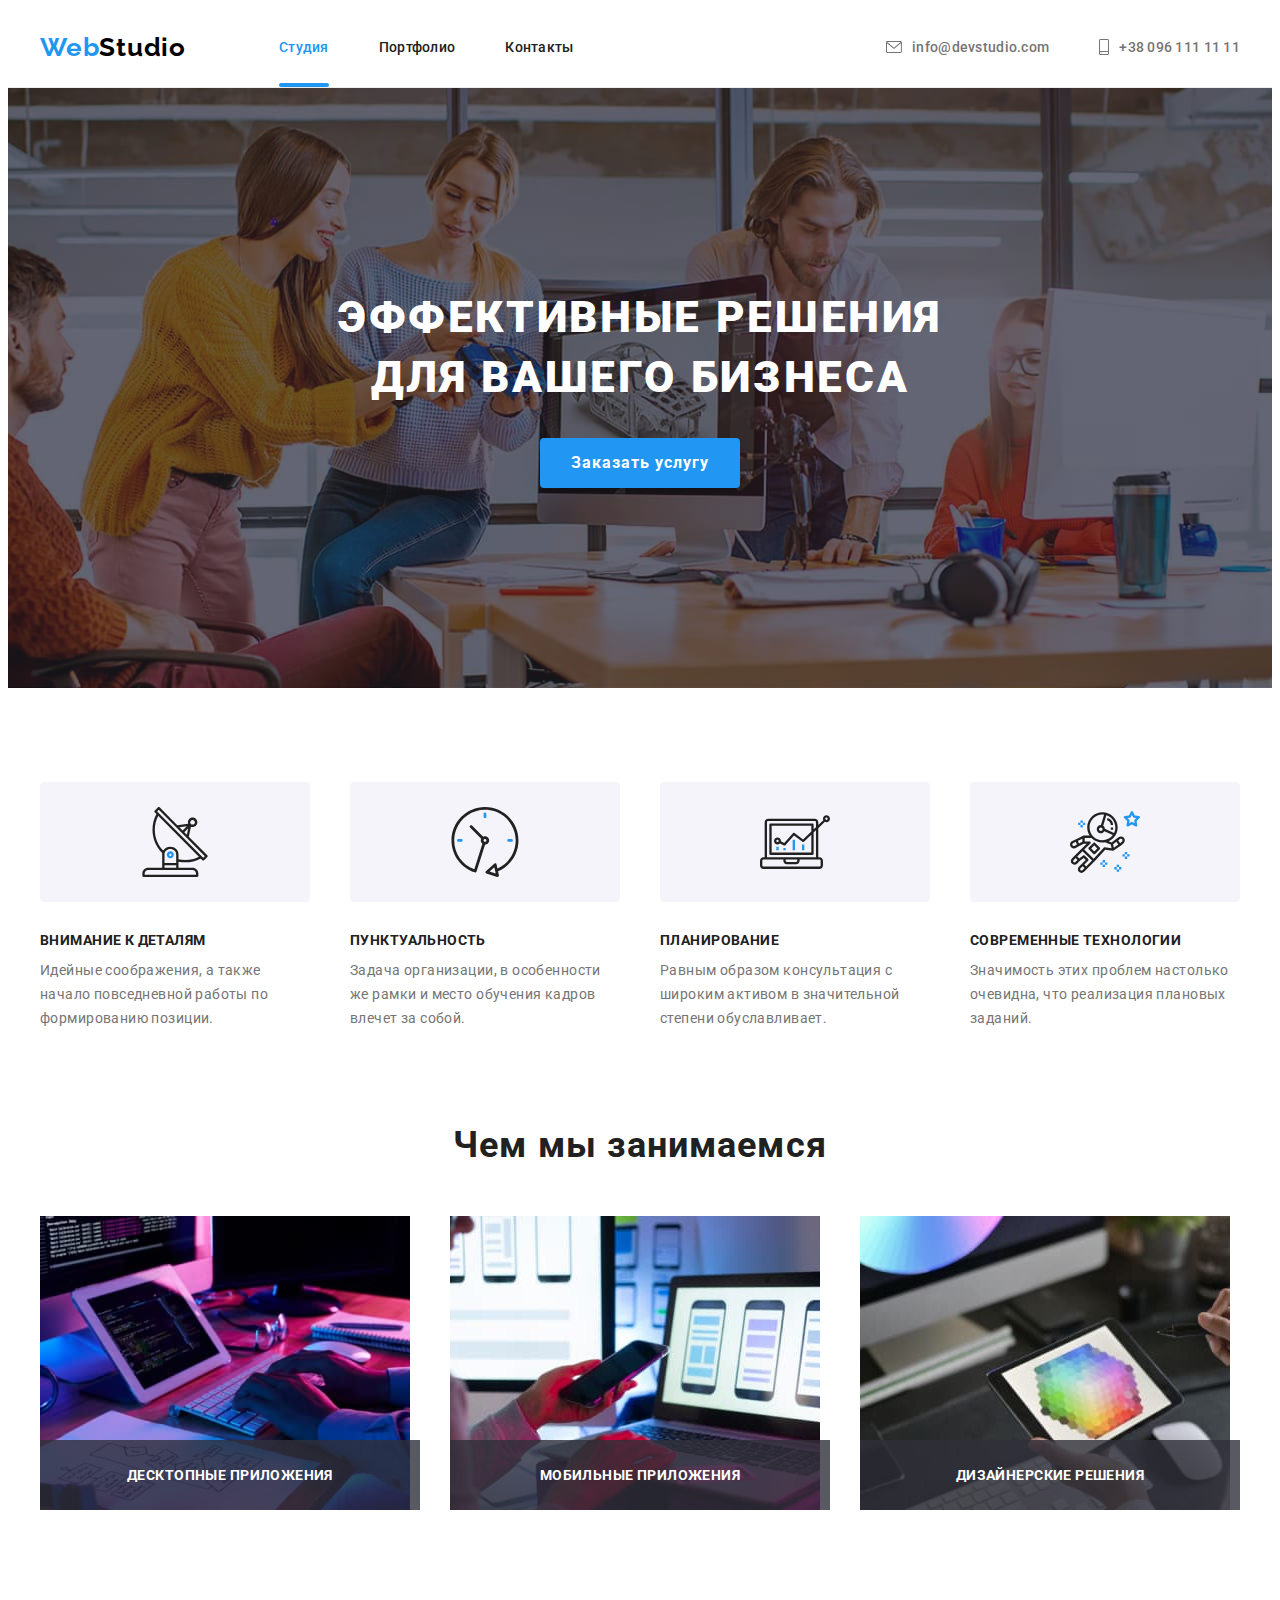
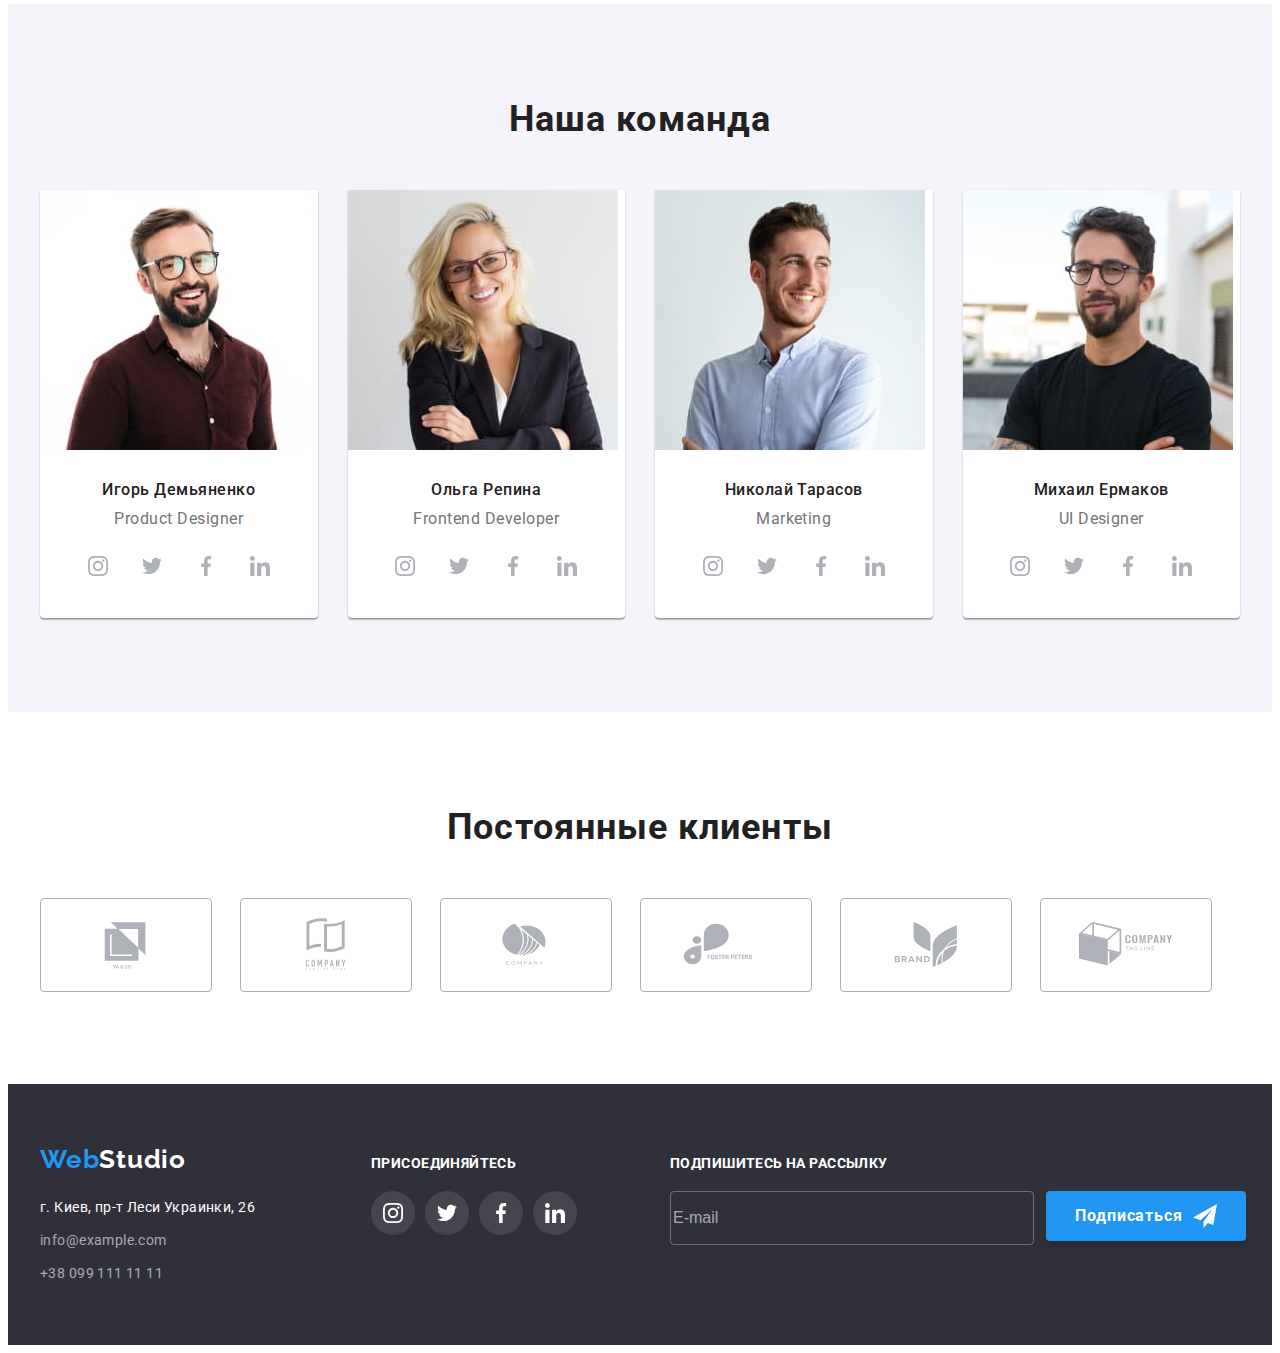
==== index.html @ 9e63f36a "main.scss" ====
<!DOCTYPE html>
<html lang="ru">
  <head>
    <meta charset="UTF-8" />
    <meta http-equiv="X-UA-Compatible" content="IE=edge" />
    <meta name="viewport" content="width=device-width, initial-scale=1.0" />
    <title>WebStudio</title>
    <link rel="preconnect" href="https://fonts.googleapis.com" />
    <link rel="preconnect" href="https://fonts.gstatic.com" crossorigin />
    <link
      href="https://fonts.googleapis.com/css2?family=Raleway:wght@700&family=Roboto:wght@400;500;700;900&display=swap"
      rel="stylesheet"
    />
    <link
      rel="stylesheet"
      href="https://cdnjs.cloudflare.com/ajax/libs/modern-normalize/1.1.0/modern-normalize.min.css"
      integrity="sha512-wpPYUAdjBVSE4KJnH1VR1HeZfpl1ub8YT/NKx4PuQ5NmX2tKuGu6U/JRp5y+Y8XG2tV+wKQpNHVUX03MfMFn9Q=="
      crossorigin="anonymous"
      referrerpolicy="no-referrer"
    />
    <!-- <link rel="stylesheet" href="./css/styles.css" /> -->
    <link rel="stylesheet" href="./css/main.css" />
  </head>
  <body>
    <header class="header">
      <div class="container header-container">
        <a href="./index.html" class="logo" lang="en"
          >Web<span class="logo-sp-dark">Studio</span></a
        >
        <nav>
          <ul class="header-list list prim-text-size">
            <li class="header-item">
              <a href="./index.html" class="header-link current">Студия</a>
            </li>
            <li class="header-item">
              <a href="./portfolio.html" class="header-link">Портфолио</a>
            </li>
            <li class="header-item">
              <a href="" class="header-link">Контакты</a>
            </li>
          </ul>
        </nav>
        <ul class="header-connect list prim-text-size">
          <li class="header-connect-item">
            <a href="mailto:info@devstudio.com" class="header-connect-link">
              <svg class="icon-envelope" width="16" height="12">
                <use href="./images/symbol-defs.svg#envelope"></use>
              </svg>
              info@devstudio.com
            </a>
          </li>
          <li class="header-connect-item">
            <a href="tel:+380961111111" class="header-connect-link">
              <svg class="icon-smartphone" width="10" height="16">
                <use href="./images/symbol-defs.svg#smartphone"></use>
              </svg>
              +38 096 111 11 11
            </a>
          </li>
        </ul>
      </div>
    </header>
    <main>
      <section class="hero">
        <div class="container">
          <h1 class="hero-title">Эффективные решения для вашего бизнеса</h1>
          <button type="button" class="btn-btn hero-btn" data-modal-open>
            Заказать услугу
          </button>
        </div>
      </section>
      <section class="section">
        <div class="container">
          <h2 class="advantage-title page-title-style visually-hidden">
            Наши преимущества
          </h2>
          <ul class="advantage-list list">
            <li class="advantage-item">
              <div class="advantage-icon">
                <svg class="icon-advant" width="70" height="70">
                  <use xlink:href="./images/symbol-defs.svg#antenna"></use>
                </svg>
              </div>
              <h3 class="advantage-item-title prim-text-size">
                Внимание к деталям
              </h3>
              <p class="advantage-item-text">
                Идейные соображения, а также начало повседневной работы по
                формированию позиции.
              </p>
            </li>
            <li class="advantage-item icon-clock">
              <div class="advantage-icon">
                <svg class="icon-advant" width="70" height="70">
                  <use xlink:href="./images/symbol-defs.svg#clock"></use>
                </svg>
              </div>
              <h3 class="advantage-item-title prim-text-size">
                Пунктуальность
              </h3>
              <p class="advantage-item-text">
                Задача организации, в особенности же рамки и место обучения
                кадров влечет за собой.
              </p>
            </li>
            <li class="advantage-item icon-diagram">
              <div class="advantage-icon">
                <svg class="icon-advant" width="70" height="70">
                  <use xlink:href="./images/symbol-defs.svg#diagram"></use>
                </svg>
              </div>
              <h3 class="advantage-item-title prim-text-size">Планирование</h3>
              <p class="advantage-item-text">
                Равным образом консультация с широким активом в значительной
                степени обуславливает.
              </p>
            </li>
            <li class="advantage-item icon-astronaut">
              <div class="advantage-icon">
                <svg class="icon-advant" width="70" height="70">
                  <use xlink:href="./images/symbol-defs.svg#astronaut"></use>
                </svg>
              </div>
              <h3 class="advantage-item-title prim-text-size">
                Современные технологии
              </h3>
              <p class="advantage-item-text">
                Значимость этих проблем настолько очевидна, что реализация
                плановых заданий.
              </p>
            </li>
          </ul>
        </div>
      </section>
      <section class="development section">
        <div class="container">
          <h2 class="development-title page-title-style">Чем мы занимаемся</h2>
          <ul class="development-list list">
            <li class="development-item">
              <div class="dev-item-container">
                <img
                  src="./images/box_1.jpg"
                  alt="Разработки для планшета"
                  width="370"
                  height="294"
                />
                <div class="dev-text-container">
                  <p class="dev-item-text">Десктопные приложения</p>
                </div>
              </div>
            </li>
            <li class="development-item">
              <div class="dev-item-container">
                <img
                  src="./images/box_2.jpg"
                  alt="Разработки для мобильного телефона"
                  width="370"
                  height="294"
                />
                <div class="dev-text-container">
                  <p class="dev-item-text">Мобильные приложения</p>
                </div>
              </div>
            </li>
            <li class="development-item">
              <div class="dev-item-container">
                <img
                  src="./images/box_3.jpg"
                  alt="Настройка гаджетов"
                  width="370"
                  height="294"
                />
                <div class="dev-text-container">
                  <p class="dev-item-text">Дизайнерские решения</p>
                </div>
              </div>
            </li>
          </ul>
        </div>
      </section>
      <section class="team section">
        <div class="container">
          <h2 class="team-title page-title-style">Наша команда</h2>
          <ul class="team-list list">
            <li class="team-item">
              <img
                src="./images/img_demianenko.jpg"
                alt="Фото Игоря Демьяненко"
                width="270"
                height="260"
              />
              <div class="team-card">
                <h3 class="team-item-title team-item-size">Игорь Демьяненко</h3>
                <p class="team-item-text team-item-size" lang="en">
                  Product Designer
                </p>
                <ul class="cont-item list">
                  <li class="cont-icon">
                    <a href="" class="cont-link">
                      <svg class="team-cont-icon" width="20" height="20">
                        <use href="./images/symbol-defs.svg#instagram"></use>
                      </svg>
                    </a>
                  </li>
                  <li class="cont-icon">
                    <a href="" class="cont-link">
                      <svg class="team-cont-icon" width="20" height="20">
                        <use href="./images/symbol-defs.svg#twitter"></use>
                      </svg>
                    </a>
                  </li>
                  <li class="cont-icon">
                    <a href="" class="cont-link">
                      <svg class="team-cont-icon" width="20" height="20">
                        <use href="./images/symbol-defs.svg#facebook"></use>
                      </svg>
                    </a>
                  </li>
                  <li class="cont-icon">
                    <a href="" class="cont-link">
                      <svg class="team-cont-icon" width="20" height="20">
                        <use href="./images/symbol-defs.svg#linkedin"></use>
                      </svg>
                    </a>
                  </li>
                </ul>
              </div>
            </li>
            <li class="team-item">
              <img
                src="./images/img_repina.jpg"
                alt="Фото Ольги Репиной"
                width="270"
                height="260"
              />
              <div class="team-card">
                <h3 class="team-item-title team-item-size">Ольга Репина</h3>
                <p class="team-item-text team-item-size" lang="en">
                  Frontend Developer
                </p>
                <ul class="cont-item list">
                  <li class="cont-icon">
                    <a href="" class="cont-link">
                      <svg class="team-cont-icon" width="20" height="20">
                        <use href="./images/symbol-defs.svg#instagram"></use>
                      </svg>
                    </a>
                  </li>
                  <li class="cont-icon">
                    <a href="" class="cont-link">
                      <svg class="team-cont-icon" width="20" height="20">
                        <use href="./images/symbol-defs.svg#twitter"></use>
                      </svg>
                    </a>
                  </li>
                  <li class="cont-icon">
                    <a href="" class="cont-link">
                      <svg class="team-cont-icon" width="20" height="20">
                        <use href="./images/symbol-defs.svg#facebook"></use>
                      </svg>
                    </a>
                  </li>
                  <li class="cont-icon">
                    <a href="" class="cont-link">
                      <svg class="team-cont-icon" width="20" height="20">
                        <use href="./images/symbol-defs.svg#linkedin"></use>
                      </svg>
                    </a>
                  </li>
                </ul>
              </div>
            </li>
            <li class="team-item">
              <img
                src="./images/img_tarasov.jpg"
                alt="Фото Николая Тарасова"
                width="270"
                height="260"
              />
              <div class="team-card">
                <h3 class="team-item-title team-item-size">Николай Тарасов</h3>
                <p class="team-item-text team-item-size" lang="en">Marketing</p>
                <ul class="cont-item list">
                  <li class="cont-icon">
                    <a href="" class="cont-link">
                      <svg class="team-cont-icon" width="20" height="20">
                        <use href="./images/symbol-defs.svg#instagram"></use>
                      </svg>
                    </a>
                  </li>
                  <li class="cont-icon">
                    <a href="" class="cont-link">
                      <svg class="team-cont-icon" width="20" height="20">
                        <use href="./images/symbol-defs.svg#twitter"></use>
                      </svg>
                    </a>
                  </li>
                  <li class="cont-icon">
                    <a href="" class="cont-link">
                      <svg class="team-cont-icon" width="20" height="20">
                        <use href="./images/symbol-defs.svg#facebook"></use>
                      </svg>
                    </a>
                  </li>
                  <li class="cont-icon">
                    <a href="" class="cont-link">
                      <svg class="team-cont-icon" width="20" height="20">
                        <use href="./images/symbol-defs.svg#linkedin"></use>
                      </svg>
                    </a>
                  </li>
                </ul>
              </div>
            </li>
            <li class="team-item">
              <img
                src="./images/img_ermakov.jpg"
                alt="Фото Михаила Ермакова"
                width="270"
                height="260"
              />
              <div class="team-card">
                <h3 class="team-item-title team-item-size">Михаил Ермаков</h3>
                <p class="team-item-text team-item-size" lang="en">
                  UI Designer
                </p>
                <ul class="cont-item list">
                  <li class="cont-icon">
                    <a href="" class="cont-link">
                      <svg class="team-cont-icon" width="20" height="20">
                        <use href="./images/symbol-defs.svg#instagram"></use>
                      </svg>
                    </a>
                  </li>
                  <li class="cont-icon">
                    <a href="" class="cont-link">
                      <svg class="team-cont-icon" width="20" height="20">
                        <use href="./images/symbol-defs.svg#twitter"></use>
                      </svg>
                    </a>
                  </li>
                  <li class="cont-icon">
                    <a href="" class="cont-link">
                      <svg class="team-cont-icon" width="20" height="20">
                        <use href="./images/symbol-defs.svg#facebook"></use>
                      </svg>
                    </a>
                  </li>
                  <li class="cont-icon">
                    <a href="" class="cont-link">
                      <svg class="team-cont-icon" width="20" height="20">
                        <use href="./images/symbol-defs.svg#linkedin"></use>
                      </svg>
                    </a>
                  </li>
                </ul>
              </div>
            </li>
          </ul>
        </div>
      </section>
      <section class="client section">
        <div class="container">
          <h2 class="client-title page-title-style">Постоянные клиенты</h2>
          <ul class="client-list list">
            <li class="client-item">
              <a href="" class="client-link">
                <svg class="client-icon" width="106" height="60">
                  <use href="./images/symbol-defs.svg#Logo-1"></use>
                </svg>
              </a>
            </li>
            <li class="client-item">
              <a href="" class="client-link">
                <svg class="client-icon" width="106" height="60">
                  <use href="./images/symbol-defs.svg#Logo-2"></use>
                </svg>
              </a>
            </li>
            <li class="client-item">
              <a href="" class="client-link">
                <svg class="client-icon" width="106" height="60">
                  <use href="./images/symbol-defs.svg#Logo-3"></use>
                </svg>
              </a>
            </li>
            <li class="client-item">
              <a href="" class="client-link">
                <svg class="client-icon" width="106" height="60">
                  <use href="./images/symbol-defs.svg#Logo-4"></use>
                </svg>
              </a>
            </li>
            <li class="client-item">
              <a href="" class="client-link">
                <svg class="client-icon" width="106" height="60">
                  <use href="./images/symbol-defs.svg#Logo-5"></use>
                </svg>
              </a>
            </li>
            <li class="client-item">
              <a href="" class="client-link">
                <svg class="client-icon" width="106" height="60">
                  <use href="./images/symbol-defs.svg#Logo-6"></use>
                </svg>
              </a>
            </li>
          </ul>
        </div>
      </section>
    </main>

    <!--  -->
    <footer class="footer">
      <div class="container container-footer">
        <div class="container-logoadd">
          <a href="./index.html" class="logo" lang="en"
            >Web<span class="logo-sp-light">Studio</span>
          </a>
          <address class="footer-address">
            <ul class="footer-address-list list">
              <li class="footer-address-item">
                <a
                  href="https://goo.gl/maps/Y3qcfdr68zk5Risw8"
                  target="_blank"
                  rel="noopener noreferrer nofollow"
                  class="footer-link-address"
                  >г. Киев, пр-т Леси Украинки, 26</a
                >
              </li>
              <li class="footer-address-item">
                <a href="mailto:info@example.com" class="footer-link-mail"
                  >info@example.com</a
                >
              </li>
              <li class="footer-address-item">
                <a href="tel:+380991111111" class="footer-link-tel"
                  >+38 099 111 11 11</a
                >
              </li>
            </ul>
          </address>
        </div>
        <div class="container-links">
          <p class="footer-cont-text">Присоединяйтесь</p>
          <!-- links -->
          <ul class="footer-icon-list list">
            <li class="footer-icon-item">
              <a href="" class="footer-icon-link">
                <svg class="footer-icon-icon" width="20" height="20">
                  <use href="./images/symbol-defs.svg#instagram"></use>
                </svg>
              </a>
            </li>
            <li class="footer-icon-item">
              <a href="" class="footer-icon-link">
                <svg class="footer-icon-icon" width="20" height="20">
                  <use href="./images/symbol-defs.svg#twitter"></use>
                </svg>
              </a>
            </li>
            <li class="footer-icon-item">
              <a href="" class="footer-icon-link">
                <svg class="footer-icon-icon" width="20" height="20">
                  <use href="./images/symbol-defs.svg#facebook"></use>
                </svg>
              </a>
            </li>
            <li class="footer-icon-item">
              <a href="" class="footer-icon-link">
                <svg class="footer-icon-icon" width="20" height="20">
                  <use href="./images/symbol-defs.svg#linkedin"></use>
                </svg>
              </a>
            </li>
          </ul>
        </div>
        <!-- form  -->
        <div class="container-email">
          <p class="footer-cont-text">Подпишитесь на рассылку</p>
          <form class="form-input">
            <label for="item-mail"></label>
            <input
              type="email"
              class="input-mail-item"
              name="item-mail"
              id="item-mail"
              placeholder="E-mail"
            />
            <button type="submit" class="btn-btn btn-mail">
              Подписаться
              <svg class="icon-send" width="24" height="24">
                <use href="./images/symbol-defs.svg#icon-send"></use>
              </svg>
            </button>
          </form>
        </div>
      </div>
    </footer>
    <div class="backdrop is-hidden" data-modal>
      <div class="modal">
        <button type="button" class="modal-close-btn" data-modal-close>
          <svg class="close-icon" width="18" height="18">
            <use href="./images/symbol-defs.svg#close-black-18dp"></use>
          </svg>
        </button>
        <p class="modal-title">Оставьте свои данные, мы вам перезвоним</p>
        <form class="modal-form">
          <label class="modal-label"
            >Имя
            <span class="field-container">
              <input
                type="text"
                class="modal-input"
                name="user-name"
                placeholder="John Dou"
                required
              />
              <svg class="modal-icon" width="18" height="18">
                <use href="./images/symbol-defs.svg#person-black-18dp"></use>
              </svg>
            </span>
          </label>
          <label class="modal-label"
            >Телефон
            <span class="field-container">
              <input
                type="tel"
                class="modal-input"
                name="user-tel"
                placeholder="+380"
                required
              />
              <svg class="modal-icon" width="18" height="18">
                <use href="./images/symbol-defs.svg#phone-black-18dp"></use>
              </svg>
            </span>
          </label>
          <label class="modal-label"
            >Почта
            <span class="field-container">
              <input
                type="email"
                class="modal-input"
                name="user-mail"
                placeholder="mail@mail.mail"
              />
              <svg class="modal-icon" width="18" height="18">
                <use href="./images/symbol-defs.svg#email-black-18dp"></use>
              </svg>
            </span>
          </label>
          <label class="modal-label modal-label-end"
            >Комментарий
            <textarea
              class="modal-text"
              name="user-text"
              placeholder="Введите текст"
            ></textarea>
          </label>

          <!-- checkbox -->
          <div class="chek-field">
            <input
              type="checkbox"
              class="modal-chek visually-hidden"
              name="user-chek"
              id="user-chek"
            />
            <span class="modal-chek-span">
              <svg class="modal-chek-icon" width="16" height="15">
                <use href="./images/symbol-defs.svg#icon_check-vector"></use>
              </svg>
            </span>
            <label for="user-chek" class="modal-chek-text">
              Соглашаюсь с рассылкой и принимаю
              <span class="chek-label-span">&nbsp;Условия договора&nbsp;</span>
            </label>
          </div>
          <button type="submit" class="btn-btn btn-submit">Отправить</button>
        </form>
      </div>
    </div>
    <script src="./js/modal.js"></script>
  </body>
</html>
---- css/styles.css ----
/* ---Header--------------- */
/* --- hero ------------------ */
/* --- advantage ----------- */
/* --- development ------------------------- */
/* --- team -------------------------- */

/* client */
/* footer */
/* --- portfolio-page ---------------- */

/* project */

/* modal-form */

/* .modal-chek-text::before {
  content: '';
  width: 16px;
  height: 15px;
  border: 2px solid #000000;
  border-radius: 2px;
  margin-right: 8px;
}
.modal-chek:checked + .modal-chek-text::before {
  background-image: url(../images/icon\ check.png);
  border: none;
} */
---- css/main.css ----
:root {
  --prim-text-color: #757575;
  --title-text-color: #212121;
  --accent-color: #2196f3;
  --prim-backg-color: #ffffff;
  --light-backg-color: #f5f4fa;
  --dark-backg-color: #2f303a;
}

p,
h1,
h2,
h3,
h4,
h5,
h6 {
  margin: 0;
}

ul {
  margin: 0;
  padding: 0;
}

body {
  font-family: 'Roboto', sans-serif;
  color: var(--prim-text-color);
  background-color: var(--prim-backg-color);
}

button {
  cursor: pointer;
}

img {
  height: auto;
  display: block;
  max-width: 100%;
}

a {
  text-decoration: none;
}

.list {
  list-style: none;
}

.visually-hidden {
  position: absolute;
  white-space: nowrap;
  width: 1px;
  height: 1px;
  overflow: hidden;
  border: 0;
  padding: 0;
  clip: rect(0 0 0 0);
  clip-path: inset(50%);
  margin: -1px;
}

.container {
  width: 1200px;
  padding-left: 15px;
  padding-right: 15px;
  margin: 0 auto;
  /* outline: 2px solid red; */
}

.section {
  padding-top: 94px;
  padding-bottom: 94px;
}

.prim-text-size {
  font-size: 14px;
  line-height: calc(16 / 14);
}

.page-title-style {
  font-size: 36px;
  line-height: calc(42 / 36);
  text-align: center;
  letter-spacing: 0.03em;
  color: var(--title-text-color);
}

.btn-btn {
  font-family: inherit;
  cursor: pointer;
  font-weight: 700;
  font-size: 16px;
  line-height: 1.87;
  width: 200px;
  height: 50px;
  display: flex;
  justify-content: center;
  align-items: center;
  text-align: center;
  letter-spacing: 0.06em;
  color: #ffffff;
  background-color: var(--accent-color);
  border: transparent;
  border-radius: 4px;
  box-shadow: 0px 4px 4px rgba(0, 0, 0, 0.15);
  transition: background-color 300ms cubic-bezier(0.4, 0, 0.2, 1);
}

.hero-btn:hover,
.hero-btn:focus,
.btn-mail:hover,
.btn-mail:focus,
.btn-submit:hover,
.btn-submit:focus {
  background-color: #188ce8;
}

.header {
  padding-top: 24px;
  padding-bottom: 24px;
  border-bottom: 1px solid #ececec;
}

.header-container {
  display: flex;
  align-items: center;
}

/* --- LOGO --------------- */
.logo {
  font-family: Raleway, sans-serif;
  font-weight: 700;
  font-size: 26px;
  line-height: 1.19;
  letter-spacing: 0.03em;
  color: var(--accent-color);
  transition: color 300ms cubic-bezier(0.4, 0, 0.2, 1);
}

.logo-sp-dark {
  font-family: Raleway, sans-serif;
  color: #000000;
}

.logo:hover .logo-sp-dark,
.logo:focus .logo-sp-dark {
  color: var(--accent-color);
}

.logo-sp-light {
  font-family: Raleway, sans-serif;
  color: #ffffff;
}

.logo:hover .logo-sp-light,
.logo:focus .logo-sp-light {
  color: var(--accent-color);
}

/* --- header-list --------------- */
.header-list {
  margin-left: 93px;
  /* margin-top: 32px; */
  /* height: 48px; */
}

.header-list,
.header-connect {
  font-weight: 500;
  letter-spacing: 0.02em;
  display: flex;
}

.header-item {
  position: relative;
}

.header-item + .header-item {
  margin-left: 50px;
}

.header-connect {
  margin-left: auto;
}

.header-link {
  color: var(--title-text-color);
  transition: color 300ms cubic-bezier(0.4, 0, 0.2, 1);
}

.header-connect-item + .header-connect-item {
  margin-left: 50px;
}

.header-link:hover,
.header-link:focus {
  color: var(--accent-color);
}

.header-link.current {
  color: var(--accent-color);
}

.current::after {
  content: '';
  width: 100%;
  height: 4px;
  background: #2196f3;
  border-radius: 2px;
  position: absolute;
  left: 0;
  /* bottom: 0; */
  top: 44px;
}

.header-connect-link {
  display: flex;
  align-items: center;
  color: var(--prim-text-color);
  transition: color 300ms cubic-bezier(0.4, 0, 0.2, 1);
}

.icon-envelope,
.icon-smartphone {
  margin-right: 10px;
  fill: currentColor;
}

.header-connect-link:hover,
.header-connect-link:focus {
  color: var(--accent-color);
}

.hero {
  background-color: var(--dark-backg-color);
  padding-top: 200px;
  padding-bottom: 200px;
  max-width: 1600px;
  margin-left: auto;
  margin-right: auto;
  background-image: linear-gradient(to right, rgba(47, 48, 58, 0.4), rgba(47, 48, 58, 0.4)), url("../images/hero-1.jpg");
  background-repeat: no-repeat;
  background-position: center;
  background-size: cover;
}

.hero-pic {
  /* background-size: cover; */
  /* background: rgba(47, 48, 58, 0.4); */
}

.hero-title {
  font-weight: 900;
  font-size: 44px;
  line-height: 1.36;
  max-width: 696px;
  text-align: center;
  letter-spacing: 0.06em;
  text-transform: uppercase;
  color: #ffffff;
  margin-bottom: 30px;
  margin-left: auto;
  margin-right: auto;
}

.hero-btn {
  padding: 10 32;
  margin-left: auto;
  margin-right: auto;
}

.advantage-list {
  display: flex;
  justify-content: space-between;
}

.advantage-item + .advantage-item {
  margin-left: 30px;
}

.advantage-icon {
  display: flex;
  height: 120px;
  margin-bottom: 30px;
  align-items: center;
  justify-content: center;
  background: var(--light-backg-color);
  border-radius: 4px;
}

.advantage-item-title {
  font-weight: 700;
  letter-spacing: 0.03em;
  text-transform: uppercase;
  color: var(--title-text-color);
  margin-bottom: 10px;
}

.advantage-item-text {
  font-size: 14px;
  line-height: calc(24 / 14);
  letter-spacing: 0.03em;
  width: 270px;
  /* color: var(--prim-text-color); */
}

.development {
  padding-top: 0;
  padding-bottom: 94px;
}

.development-list {
  display: flex;
  margin-left: -30px;
}

.development-title {
  margin-bottom: 50px;
}

.development-item {
  width: calc(100% / 3 - 30px);
  margin-left: 30px;
}

.dev-item-container {
  position: relative;
}

.dev-text-container {
  position: absolute;
  display: flex;
  justify-content: center;
  align-items: center;
  width: 100%;
  height: 70px;
  background: rgba(47, 48, 58, 0.8);
  bottom: 0px;
}

.dev-item-text {
  font-weight: bold;
  font-size: 14px;
  line-height: 16px;
  letter-spacing: 0.03em;
  text-transform: uppercase;
  color: #ffffff;
}

.team {
  background-color: var(--light-backg-color);
}

.team-title {
  margin-bottom: 50px;
}

.team-list {
  display: flex;
  margin-left: -30px;
  margin-bottom: -30px;
  flex-wrap: wrap;
}

.team-item {
  width: calc(100% / 4 - 30px);
  margin-left: 30px;
  margin-bottom: 30px;
  background: #ffffff;
  box-shadow: 0px 1px 3px rgba(0, 0, 0, 0.12), 0px 1px 1px rgba(0, 0, 0, 0.14), 0px 2px 1px rgba(0, 0, 0, 0.2);
  border-radius: 0px 0px 4px 4px;
}

.team-card {
  padding: 30px 0;
}

.team-item-size {
  font-size: 16px;
  line-height: calc(19 / 16);
  text-align: center;
  letter-spacing: 0.03em;
}

.team-item-title {
  font-weight: 500;
  color: var(--title-text-color);
  margin-bottom: 10px;
}

.team-item-text {
  margin-bottom: 16px;
}

.cont-item {
  display: flex;
  justify-content: center;
}

.cont-icon {
  width: 44px;
  height: 44px;
}

.cont-icon + .cont-icon {
  margin-left: 10px;
}

.cont-link {
  display: flex;
  width: 100%;
  height: 100%;
  border-radius: 50%;
  color: #afb1b8;
  background-color: var(--prim-backg-color);
  align-items: center;
  justify-content: center;
  transition-property: background-color, color;
  transition-duration: 250ms;
  transition-timing-function: cubic-bezier(0.4, 0, 0.2, 1);
}

.cont-link:hover,
.cont-link:focus {
  color: #ffffff;
  background-color: var(--accent-color);
}

.team-cont-icon {
  fill: currentColor;
}

.client-title {
  margin-bottom: 50px;
}

.client-list {
  display: flex;
}

.client-item {
  /* width: calc(100% / 6 - 30px); */
  width: 170px;
  height: 92px;
  background: #ffffff;
  /* border-radius: 0px 0px 4px 4px; */
}

.client-item + .client-item {
  margin-left: 30px;
}

.client-link {
  display: flex;
  align-items: center;
  justify-content: center;
  width: 100%;
  height: 100%;
  border: 1px solid #afb1b8;
  border-radius: 4px;
  color: #afb1b8;
  transition-property: border, color;
  transition-duration: 250ms;
  transition-timing-function: cubic-bezier(0.4, 0, 0.2, 1);
}

.client-link:hover,
.client-link:focus {
  color: var(--accent-color);
  border: 1px solid var(--accent-color);
}

.client-icon {
  fill: currentColor;
}

.footer {
  background-color: var(--dark-backg-color);
  padding-top: 60px;
  padding-bottom: 60px;
}

.container-footer {
  display: flex;
  align-items: baseline;
}

/* logo */
.container-logoadd {
  flex-grow: 1;
}

.footer-address {
  margin-top: 20px;
}

.footer-address-item {
  font-style: normal;
  font-size: 14px;
  line-height: calc(24 / 14);
  letter-spacing: 0.03em;
}

.footer-address-item:not(:last-child) {
  margin-bottom: 9px;
}

.footer-link-address {
  color: #ffffff;
  transition: color 300ms cubic-bezier(0.4, 0, 0.2, 1);
}

.footer-link-mail,
.footer-link-tel {
  color: rgba(255, 255, 255, 0.6);
  transition: color 300ms cubic-bezier(0.4, 0, 0.2, 1);
}

.footer-link-address:hover,
.footer-link-mail:hover,
.footer-link-tel:hover,
.footer-link-address:focus,
.footer-link-mail:focus,
.footer-link-tel:focus {
  color: var(--accent-color);
}

/* container-links */
.container-links {
  margin-left: 70px;
  margin-right: 93px;
}

.footer-cont-text {
  font-weight: bold;
  font-size: 14px;
  line-height: 16px;
  letter-spacing: 0.03em;
  text-transform: uppercase;
  color: #ffffff;
  margin-bottom: 20px;
}

.footer-icon-list {
  display: flex;
  justify-content: center;
}

.footer-icon-item {
  width: 44px;
  height: 44px;
}

.footer-icon-item + .footer-icon-item {
  margin-left: 10px;
}

.footer-icon-link {
  display: flex;
  width: 100%;
  height: 100%;
  border-radius: 50%;
  color: #ffffff;
  background: rgba(255, 255, 255, 0.1);
  align-items: center;
  justify-content: center;
  transition-property: background-color, color;
  transition-duration: 250ms;
  transition-timing-function: cubic-bezier(0.4, 0, 0.2, 1);
}

.footer-icon-link:hover,
.footer-icon-link:focus {
  color: #ffffff;
  background-color: var(--accent-color);
}

.footer-icon-icon {
  fill: currentColor;
}

.container-email {
  width: 570px;
}

.form-input {
  display: inline-flex;
}

.input-mail-item {
  font-size: 16px;
  height: 50px;
  border-radius: 4px;
  background-color: transparent;
  width: 358px;
  border: 1px solid rgba(255, 255, 255, 0.3);
  transition: border-color 500ms;
}

/* ,  */
.input-mail-item::placeholder {
  color: rgba(255, 255, 255, 0.6);
  transition: color 500ms;
}

.input-mail-item:hover,
.input-mail-item:focus {
  color: #ffffff;
  border: 1px solid #ffffff;
}

.input-mail-item:hover::placeholder,
.input-mail-item:focus::placeholder {
  color: #ffffff;
}

.btn-mail {
  padding: 10 28;
  margin-left: 12px;
}

.icon-send {
  margin-left: 10px;
  fill: currentColor;
}

.portfolio-list {
  margin-bottom: 50px;
  display: flex;
  justify-content: center;
}

.portfolio-item + .portfolio-item {
  margin-left: 8px;
}

.portfolio-btn {
  padding: 6px 22px;
  font-family: inherit;
  cursor: pointer;
  font-weight: 500;
  font-size: 16px;
  line-height: calc(26 / 16);
  letter-spacing: 0.03em;
  color: var(--title-text-color);
  border-color: transparent;
  border-radius: 4px;
  background-color: var(--light-backg-color);
  transition-property: background-color, color, box-shadow;
  transition-duration: 250ms;
  transition-timing-function: cubic-bezier(0.4, 0, 0.2, 1);
}

.portfolio-btn:hover,
.portfolio-btn:focus {
  color: #ffffff;
  background-color: var(--accent-color);
  box-shadow: 0px 3px 1px rgba(0, 0, 0, 0.1), 0px 1px 2px rgba(0, 0, 0, 0.08), 0px 2px 2px rgba(0, 0, 0, 0.12);
}

.project-list {
  display: flex;
  margin-left: -30px;
  margin-bottom: -30px;
  flex-wrap: wrap;
}

.project-item {
  width: calc(100% / 3 - 30px);
  margin-left: 30px;
  margin-bottom: 30px;
  position: relative;
}

.project-card-img {
  position: relative;
  overflow: hidden;
}

.project-item-text {
  position: absolute;
  top: 0;
  left: 0;
  font-size: 18px;
  line-height: calc(28 / 18);
  letter-spacing: 0.03em;
  color: #ffffff;
  background-color: rgba(33, 150, 243, 0.8);
  padding: 24px;
  height: 100%;
  transform: translateY(100%);
  transition: transform 300ms cubic-bezier(0.4, 0, 0.2, 1);
}

.project-link:hover .project-item-text,
.project-link:focus .project-item-text {
  transform: translateY(0);
}

.project-link {
  display: block;
  transition: box-shadow 300ms cubic-bezier(0.4, 0, 0.2, 1);
}

.project-link:hover,
.project-link:focus {
  box-shadow: 0px 1px 1px rgba(0, 0, 0, 0.12), 0px 4px 4px rgba(0, 0, 0, 0.06), 1px 4px 6px rgba(0, 0, 0, 0.16);
}

.project-card-footer {
  background: #ffffff;
  border: 1px solid #eeeeee;
  box-sizing: border-box;
  padding: 20px 24px;
}

.project-item-title {
  margin-bottom: 4px;
  font-weight: 700;
  font-size: 18px;
  line-height: 2;
  letter-spacing: 0.06em;
  color: var(--title-text-color);
}

.project-item-development {
  font-size: 16px;
  line-height: calc(30 / 16);
  letter-spacing: 0.03em;
  color: var(--prim-text-color);
}

.backdrop {
  width: 100vw;
  height: 100vh;
  background-color: rgba(0, 0, 0, 0.367);
  position: fixed;
  top: 0;
  transition: opacity 500ms, visibility 500ms;
}

.modal {
  width: 528px;
  min-height: 581px;
  background-color: #ffffff;
  border-radius: 10px;
  position: absolute;
  top: 50%;
  left: 50%;
  transform: translate(-50%, -50%);
  /* transition: transform 500ms; */
  padding: 40px;
}

.modal-close-btn {
  width: 30px;
  height: 30px;
  border-radius: 50%;
  border: 1px solid #999999;
  background-color: transparent;
  position: absolute;
  top: 8px;
  right: 8px;
  display: flex;
  align-items: center;
  justify-content: center;
}

.modal-close-btn:hover,
.modal-close-btn:focus {
  fill: var(--accent-color);
}

.is-hidden {
  opacity: 0;
  pointer-events: none;
  visibility: hidden;
}

.modal-title {
  font-weight: 700;
  font-size: 20px;
  line-height: calc(23 / 20);
  text-align: center;
  letter-spacing: 0.03em;
  color: var(--title-text-color);
  margin-bottom: 12px;
}

.form-field {
  margin-bottom: 10px;
}

.modal-label {
  display: block;
  font-size: 12px;
  line-height: 16px;
  letter-spacing: 0.01em;
  color: var(--prim-text-color);
  margin-bottom: 10px;
}

.modal-label-end {
  margin-bottom: 20px;
}

.field-container {
  position: relative;
  display: block;
  margin-top: 4px;
}

.field-container-end {
  margin-bottom: -10px;
}

.modal-input {
  width: 100%;
  height: 40px;
  border: 1px solid rgba(33, 33, 33, 0.2);
  border-radius: 4px;
  padding-left: 42px;
  outline: none;
}

.modal-icon {
  position: absolute;
  left: 12px;
  top: 50%;
  transform: translateY(-50%);
  fill: var(--title-text-color);
}

.modal-text {
  width: 100%;
  height: 120px;
  border: 1px solid rgba(33, 33, 33, 0.2);
  border-radius: 4px;
  padding: 12px 16px;
  resize: none;
  outline: none;
  display: block;
  margin-top: 4px;
}

.modal-text::placeholder,
.modal-input::placeholder {
  font-size: 12px;
  line-height: calc(14 / 12);
  letter-spacing: 0.01em;
  color: rgba(117, 117, 117, 0.5);
}

/* .modal-text:hover,
.modal-text:focus,
.modal-input:hover,
.modal-input:focus {
  border-color: var(--accent-color);
} */
.modal-text:hover::placeholder,
.modal-text:focus::placeholder,
.modal-input:hover::placeholder,
.modal-input:focus::placeholder {
  color: var(--accent-color);
}

.modal-input:hover + .modal-icon,
.modal-input:focus + .modal-icon {
  fill: var(--accent-color);
}

.chek-field {
  position: relative;
  margin-bottom: 30px;
  display: flex;
  align-items: center;
  justify-content: center;
}

.modal-chek-span {
  width: 16px;
  height: 15px;
  border: 2px solid #000000;
  border-radius: 2px;
  margin-right: 8px;
  fill: transparent;
}

.modal-chek-text {
  font-size: 14px;
  color: var(--prim-text-color);
}

.modal-chek:focus + .modal-chek-span {
  outline: 3px solid var(--accent-color);
}

.modal-chek:checked + .modal-chek-span {
  background-color: var(--accent-color);
  border: none;
  fill: #ffffff;
}
/*# sourceMappingURL=main.css.map */
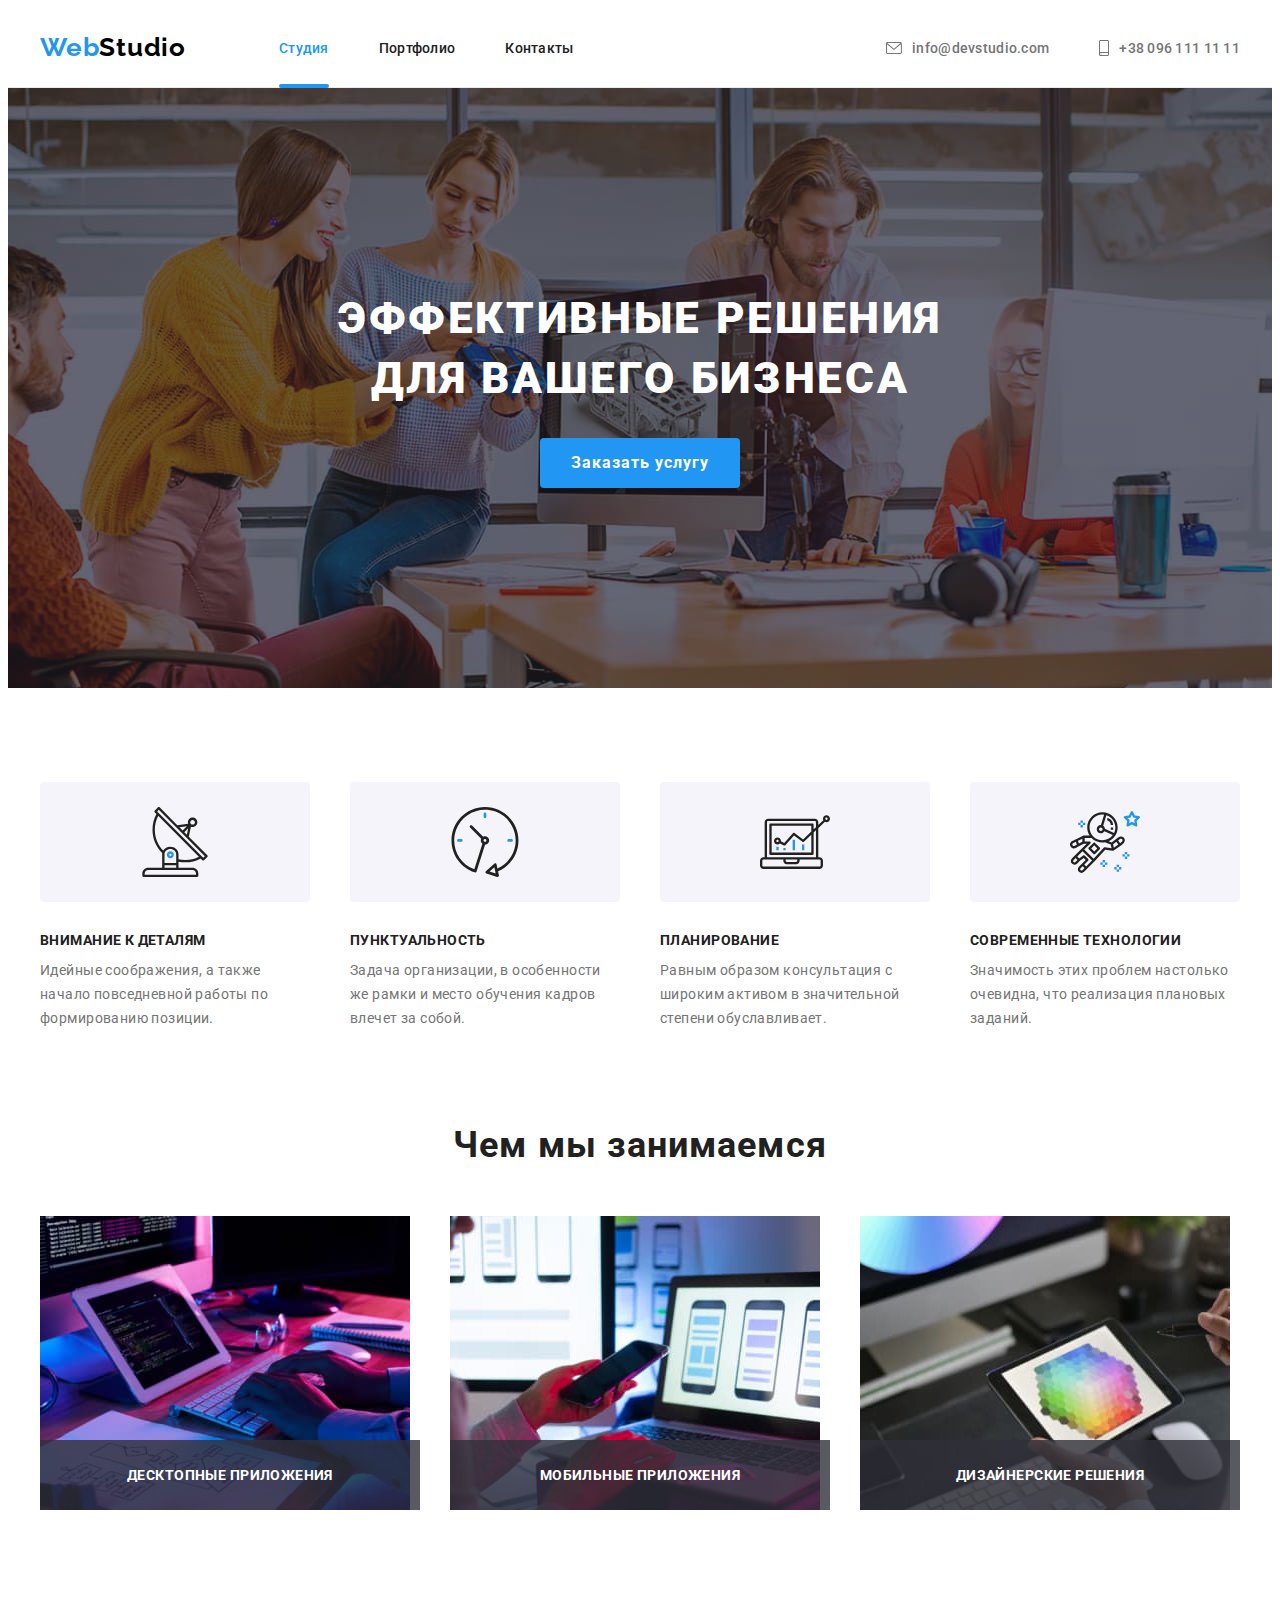
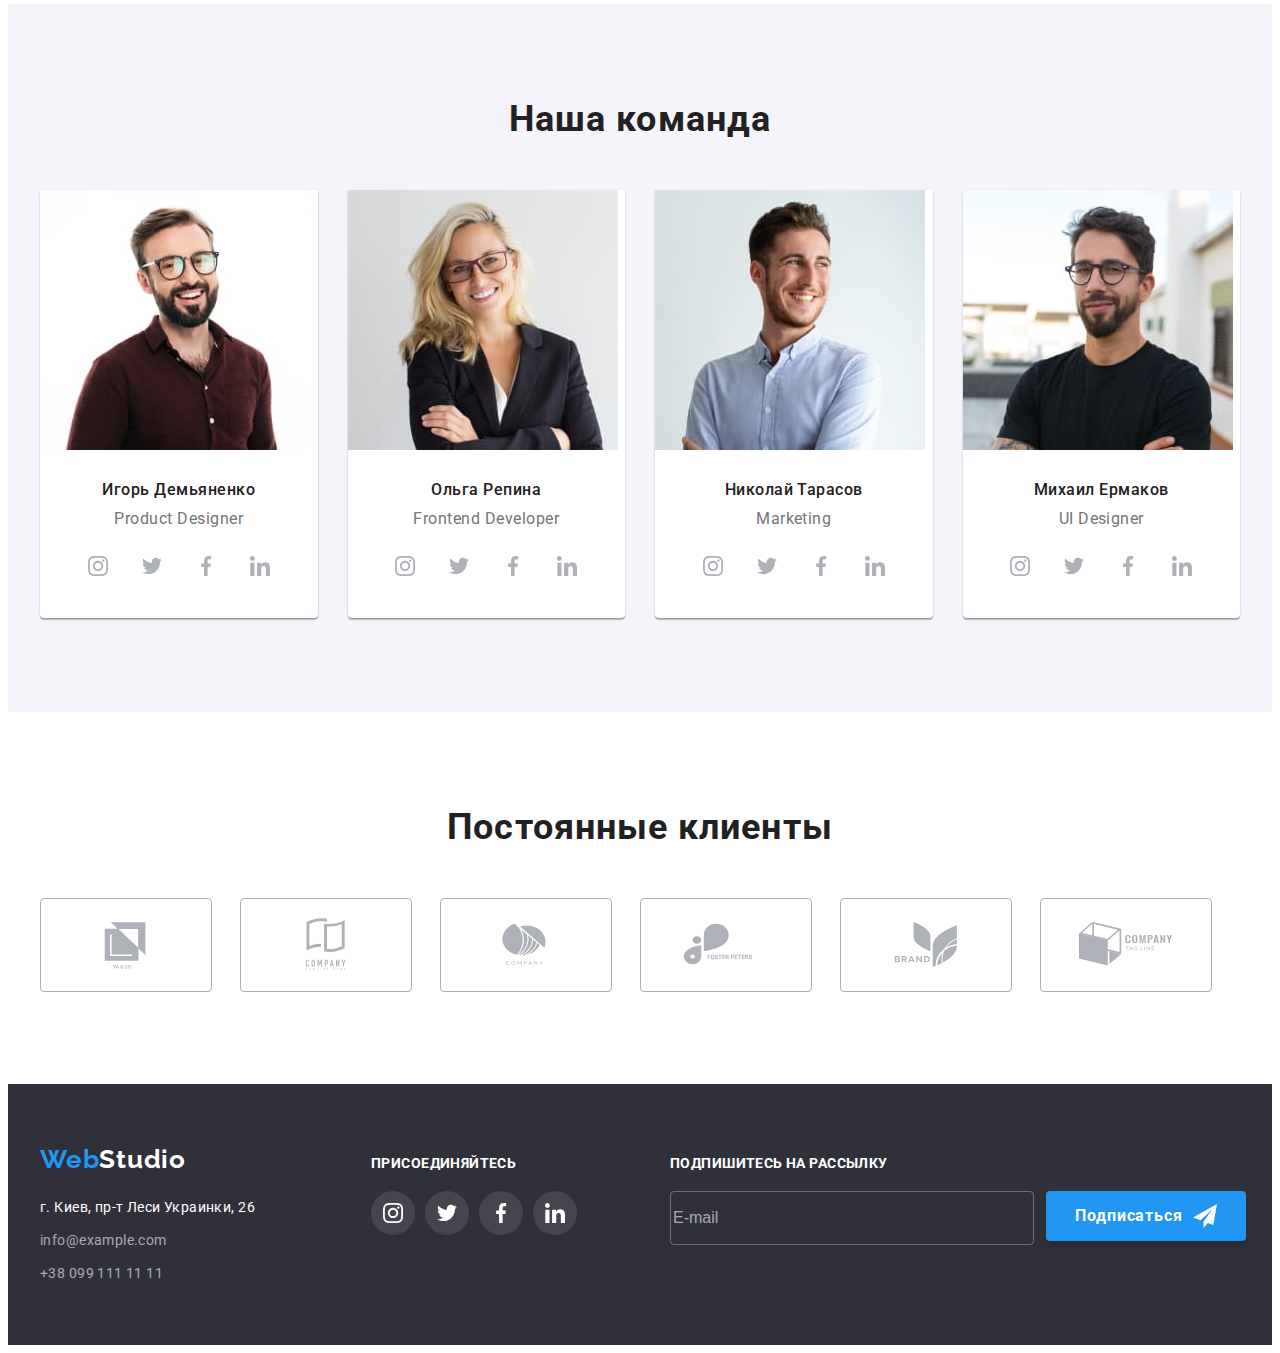
==== commit 2998ffcf: "dev section" ====
--- a/index.html
+++ b/index.html
@@ -25,33 +25,35 @@
     <header class="header">
       <div class="container header-container">
         <a href="./index.html" class="logo" lang="en"
-          >Web<span class="logo-sp-dark">Studio</span></a
+          >Web<span class="logo--dark">Studio</span></a
         >
         <nav>
           <ul class="header-list list prim-text-size">
-            <li class="header-item">
-              <a href="./index.html" class="header-link current">Студия</a>
-            </li>
-            <li class="header-item">
-              <a href="./portfolio.html" class="header-link">Портфолио</a>
-            </li>
-            <li class="header-item">
-              <a href="" class="header-link">Контакты</a>
+            <li class="header-list__item">
+              <a href="./index.html" class="header-list__link current"
+                >Студия</a
+              >
+            </li>
+            <li class="header-list__item">
+              <a href="./portfolio.html" class="header-list__link">Портфолио</a>
+            </li>
+            <li class="header-list__item">
+              <a href="" class="header-list__link">Контакты</a>
             </li>
           </ul>
         </nav>
         <ul class="header-connect list prim-text-size">
-          <li class="header-connect-item">
-            <a href="mailto:info@devstudio.com" class="header-connect-link">
-              <svg class="icon-envelope" width="16" height="12">
+          <li class="header-connect__item">
+            <a href="mailto:info@devstudio.com" class="header-connect__link">
+              <svg class="header-connect__envelope" width="16" height="12">
                 <use href="./images/symbol-defs.svg#envelope"></use>
               </svg>
               info@devstudio.com
             </a>
           </li>
-          <li class="header-connect-item">
-            <a href="tel:+380961111111" class="header-connect-link">
-              <svg class="icon-smartphone" width="10" height="16">
+          <li class="header-connect__item">
+            <a href="tel:+380961111111" class="header-connect__link">
+              <svg class="header-connect__smartphone" width="10" height="16">
                 <use href="./images/symbol-defs.svg#smartphone"></use>
               </svg>
               +38 096 111 11 11
@@ -64,66 +66,60 @@
       <section class="hero">
         <div class="container">
           <h1 class="hero-title">Эффективные решения для вашего бизнеса</h1>
-          <button type="button" class="btn-btn hero-btn" data-modal-open>
+          <button type="button" class="btn btn--hero" data-modal-open>
             Заказать услугу
           </button>
         </div>
       </section>
       <section class="section">
         <div class="container">
-          <h2 class="advantage-title page-title-style visually-hidden">
+          <h2 class="advantage-title page-title visually-hidden">
             Наши преимущества
           </h2>
           <ul class="advantage-list list">
-            <li class="advantage-item">
-              <div class="advantage-icon">
+            <li class="advantage-list__item">
+              <div class="advantage-list__icon">
                 <svg class="icon-advant" width="70" height="70">
                   <use xlink:href="./images/symbol-defs.svg#antenna"></use>
                 </svg>
               </div>
-              <h3 class="advantage-item-title prim-text-size">
-                Внимание к деталям
-              </h3>
+              <h3 class="advantage-item-title">Внимание к деталям</h3>
               <p class="advantage-item-text">
                 Идейные соображения, а также начало повседневной работы по
                 формированию позиции.
               </p>
             </li>
-            <li class="advantage-item icon-clock">
-              <div class="advantage-icon">
+            <li class="advantage-list__item icon-clock">
+              <div class="advantage-list__icon">
                 <svg class="icon-advant" width="70" height="70">
                   <use xlink:href="./images/symbol-defs.svg#clock"></use>
                 </svg>
               </div>
-              <h3 class="advantage-item-title prim-text-size">
-                Пунктуальность
-              </h3>
+              <h3 class="advantage-item-title">Пунктуальность</h3>
               <p class="advantage-item-text">
                 Задача организации, в особенности же рамки и место обучения
                 кадров влечет за собой.
               </p>
             </li>
-            <li class="advantage-item icon-diagram">
-              <div class="advantage-icon">
+            <li class="advantage-list__item icon-diagram">
+              <div class="advantage-list__icon">
                 <svg class="icon-advant" width="70" height="70">
                   <use xlink:href="./images/symbol-defs.svg#diagram"></use>
                 </svg>
               </div>
-              <h3 class="advantage-item-title prim-text-size">Планирование</h3>
+              <h3 class="advantage-item-title">Планирование</h3>
               <p class="advantage-item-text">
                 Равным образом консультация с широким активом в значительной
                 степени обуславливает.
               </p>
             </li>
-            <li class="advantage-item icon-astronaut">
-              <div class="advantage-icon">
+            <li class="advantage-list__item icon-astronaut">
+              <div class="advantage-list__icon">
                 <svg class="icon-advant" width="70" height="70">
                   <use xlink:href="./images/symbol-defs.svg#astronaut"></use>
                 </svg>
               </div>
-              <h3 class="advantage-item-title prim-text-size">
-                Современные технологии
-              </h3>
+              <h3 class="advantage-item-title">Современные технологии</h3>
               <p class="advantage-item-text">
                 Значимость этих проблем настолько очевидна, что реализация
                 плановых заданий.
@@ -134,9 +130,9 @@
       </section>
       <section class="development section">
         <div class="container">
-          <h2 class="development-title page-title-style">Чем мы занимаемся</h2>
+          <h2 class="development-title page-title">Чем мы занимаемся</h2>
           <ul class="development-list list">
-            <li class="development-item">
+            <li class="development-list__item">
               <div class="dev-item-container">
                 <img
                   src="./images/box_1.jpg"
@@ -149,7 +145,7 @@
                 </div>
               </div>
             </li>
-            <li class="development-item">
+            <li class="development-list__item">
               <div class="dev-item-container">
                 <img
                   src="./images/box_2.jpg"
@@ -162,7 +158,7 @@
                 </div>
               </div>
             </li>
-            <li class="development-item">
+            <li class="development-list__item">
               <div class="dev-item-container">
                 <img
                   src="./images/box_3.jpg"
@@ -180,7 +176,7 @@
       </section>
       <section class="team section">
         <div class="container">
-          <h2 class="team-title page-title-style">Наша команда</h2>
+          <h2 class="team-title page-title">Наша команда</h2>
           <ul class="team-list list">
             <li class="team-item">
               <img
@@ -361,7 +357,7 @@
       </section>
       <section class="client section">
         <div class="container">
-          <h2 class="client-title page-title-style">Постоянные клиенты</h2>
+          <h2 class="client-title page-title">Постоянные клиенты</h2>
           <ul class="client-list list">
             <li class="client-item">
               <a href="" class="client-link">
@@ -415,7 +411,7 @@
       <div class="container container-footer">
         <div class="container-logoadd">
           <a href="./index.html" class="logo" lang="en"
-            >Web<span class="logo-sp-light">Studio</span>
+            >Web<span class="logo--light">Studio</span>
           </a>
           <address class="footer-address">
             <ul class="footer-address-list list">
@@ -487,7 +483,7 @@
               id="item-mail"
               placeholder="E-mail"
             />
-            <button type="submit" class="btn-btn btn-mail">
+            <button type="submit" class="btn form-input__btn">
               Подписаться
               <svg class="icon-send" width="24" height="24">
                 <use href="./images/symbol-defs.svg#icon-send"></use>
@@ -577,7 +573,7 @@
               <span class="chek-label-span">&nbsp;Условия договора&nbsp;</span>
             </label>
           </div>
-          <button type="submit" class="btn-btn btn-submit">Отправить</button>
+          <button type="submit" class="btn btn--submit">Отправить</button>
         </form>
       </div>
     </div>
--- a/css/main.css
+++ b/css/main.css
@@ -59,6 +59,11 @@
   margin: -1px;
 }
 
+.btn, .header-container, .header-connect__link, .dev-text-container {
+  display: flex;
+  align-items: center;
+}
+
 .container {
   width: 1200px;
   padding-left: 15px;
@@ -77,27 +82,26 @@
   line-height: calc(16 / 14);
 }
 
-.page-title-style {
+.page-title {
   font-size: 36px;
-  line-height: calc(42 / 36);
+  line-height: 1.16667;
+  letter-spacing: 0.03em;
   text-align: center;
-  letter-spacing: 0.03em;
   color: var(--title-text-color);
 }
 
-.btn-btn {
+.btn {
   font-family: inherit;
   cursor: pointer;
+  width: 200px;
+  height: 50px;
   font-weight: 700;
   font-size: 16px;
-  line-height: 1.87;
-  width: 200px;
-  height: 50px;
-  display: flex;
-  justify-content: center;
-  align-items: center;
+  line-height: 1.875;
+  letter-spacing: 0.06em;
+  justify-content: center;
   text-align: center;
-  letter-spacing: 0.06em;
+  white-space: nowrap;
   color: #ffffff;
   background-color: var(--accent-color);
   border: transparent;
@@ -106,13 +110,35 @@
   transition: background-color 300ms cubic-bezier(0.4, 0, 0.2, 1);
 }
 
-.hero-btn:hover,
-.hero-btn:focus,
-.btn-mail:hover,
-.btn-mail:focus,
-.btn-submit:hover,
-.btn-submit:focus {
+.btn:hover, .btn:focus {
   background-color: #188ce8;
+}
+
+.logo {
+  font-family: Raleway, sans-serif;
+  font-weight: 700;
+  font-size: 26px;
+  line-height: 1.19231;
+  letter-spacing: 0.03em;
+  color: var(--accent-color);
+  transition: color 300ms cubic-bezier(0.4, 0, 0.2, 1);
+}
+
+.logo:hover .logo--dark,
+.logo:focus .logo--dark,
+.logo:hover .logo--light,
+.logo:focus .logo--light {
+  color: var(--accent-color);
+}
+
+.logo--dark {
+  font-family: Raleway, sans-serif;
+  color: #000000;
+}
+
+.logo--light {
+  font-family: Raleway, sans-serif;
+  color: #ffffff;
 }
 
 .header {
@@ -121,47 +147,10 @@
   border-bottom: 1px solid #ececec;
 }
 
-.header-container {
-  display: flex;
-  align-items: center;
-}
-
 /* --- LOGO --------------- */
-.logo {
-  font-family: Raleway, sans-serif;
-  font-weight: 700;
-  font-size: 26px;
-  line-height: 1.19;
-  letter-spacing: 0.03em;
-  color: var(--accent-color);
-  transition: color 300ms cubic-bezier(0.4, 0, 0.2, 1);
-}
-
-.logo-sp-dark {
-  font-family: Raleway, sans-serif;
-  color: #000000;
-}
-
-.logo:hover .logo-sp-dark,
-.logo:focus .logo-sp-dark {
-  color: var(--accent-color);
-}
-
-.logo-sp-light {
-  font-family: Raleway, sans-serif;
-  color: #ffffff;
-}
-
-.logo:hover .logo-sp-light,
-.logo:focus .logo-sp-light {
-  color: var(--accent-color);
-}
-
 /* --- header-list --------------- */
 .header-list {
   margin-left: 93px;
-  /* margin-top: 32px; */
-  /* height: 48px; */
 }
 
 .header-list,
@@ -171,34 +160,33 @@
   display: flex;
 }
 
-.header-item {
+.header-list__item {
   position: relative;
 }
 
-.header-item + .header-item {
+.header-list__item + .header-list__item {
   margin-left: 50px;
+}
+
+.header-list__link {
+  color: var(--title-text-color);
+  transition: color 300ms cubic-bezier(0.4, 0, 0.2, 1);
+}
+
+.header-list__link:hover, .header-list__link:focus {
+  color: var(--accent-color);
+}
+
+.header-list__link.current {
+  color: var(--accent-color);
 }
 
 .header-connect {
   margin-left: auto;
 }
 
-.header-link {
-  color: var(--title-text-color);
-  transition: color 300ms cubic-bezier(0.4, 0, 0.2, 1);
-}
-
-.header-connect-item + .header-connect-item {
+.header-connect__item + .header-connect__item {
   margin-left: 50px;
-}
-
-.header-link:hover,
-.header-link:focus {
-  color: var(--accent-color);
-}
-
-.header-link.current {
-  color: var(--accent-color);
 }
 
 .current::after {
@@ -209,33 +197,28 @@
   border-radius: 2px;
   position: absolute;
   left: 0;
-  /* bottom: 0; */
   top: 44px;
 }
 
-.header-connect-link {
-  display: flex;
-  align-items: center;
+.header-connect__link {
   color: var(--prim-text-color);
   transition: color 300ms cubic-bezier(0.4, 0, 0.2, 1);
 }
 
-.icon-envelope,
-.icon-smartphone {
+.header-connect__link:hover, .header-connect__link:focus {
+  color: var(--accent-color);
+}
+
+.header-connect__envelope,
+.header-connect__smartphone {
   margin-right: 10px;
   fill: currentColor;
 }
 
-.header-connect-link:hover,
-.header-connect-link:focus {
-  color: var(--accent-color);
-}
-
 .hero {
   background-color: var(--dark-backg-color);
-  padding-top: 200px;
-  padding-bottom: 200px;
   max-width: 1600px;
+  padding: 200px 0;
   margin-left: auto;
   margin-right: auto;
   background-image: linear-gradient(to right, rgba(47, 48, 58, 0.4), rgba(47, 48, 58, 0.4)), url("../images/hero-1.jpg");
@@ -244,18 +227,13 @@
   background-size: cover;
 }
 
-.hero-pic {
-  /* background-size: cover; */
-  /* background: rgba(47, 48, 58, 0.4); */
-}
-
 .hero-title {
   font-weight: 900;
   font-size: 44px;
-  line-height: 1.36;
+  line-height: 1.36364;
+  letter-spacing: 0.06em;
   max-width: 696px;
   text-align: center;
-  letter-spacing: 0.06em;
   text-transform: uppercase;
   color: #ffffff;
   margin-bottom: 30px;
@@ -263,8 +241,8 @@
   margin-right: auto;
 }
 
-.hero-btn {
-  padding: 10 32;
+.btn--hero {
+  padding: 10px 32px;
   margin-left: auto;
   margin-right: auto;
 }
@@ -274,11 +252,11 @@
   justify-content: space-between;
 }
 
-.advantage-item + .advantage-item {
+.advantage-list__item + .advantage-list__item {
   margin-left: 30px;
 }
 
-.advantage-icon {
+.advantage-list__icon {
   display: flex;
   height: 120px;
   margin-bottom: 30px;
@@ -290,6 +268,8 @@
 
 .advantage-item-title {
   font-weight: 700;
+  font-size: 14px;
+  line-height: 1.14286;
   letter-spacing: 0.03em;
   text-transform: uppercase;
   color: var(--title-text-color);
@@ -298,10 +278,9 @@
 
 .advantage-item-text {
   font-size: 14px;
-  line-height: calc(24 / 14);
+  line-height: 1.71429;
   letter-spacing: 0.03em;
   width: 270px;
-  /* color: var(--prim-text-color); */
 }
 
 .development {
@@ -318,7 +297,7 @@
   margin-bottom: 50px;
 }
 
-.development-item {
+.development-list__item {
   width: calc(100% / 3 - 30px);
   margin-left: 30px;
 }
@@ -329,9 +308,7 @@
 
 .dev-text-container {
   position: absolute;
-  display: flex;
-  justify-content: center;
-  align-items: center;
+  justify-content: center;
   width: 100%;
   height: 70px;
   background: rgba(47, 48, 58, 0.8);
@@ -339,9 +316,9 @@
 }
 
 .dev-item-text {
-  font-weight: bold;
+  font-weight: 700;
   font-size: 14px;
-  line-height: 16px;
+  line-height: 1.14286;
   letter-spacing: 0.03em;
   text-transform: uppercase;
   color: #ffffff;
@@ -614,8 +591,8 @@
   color: #ffffff;
 }
 
-.btn-mail {
-  padding: 10 28;
+.form-input__btn {
+  padding: 10px 28px;
   margin-left: 12px;
 }
 
@@ -900,4 +877,15 @@
   border: none;
   fill: #ffffff;
 }
+
+.chek-label-span {
+  color: var(--accent-color);
+  text-decoration: underline;
+}
+
+.btn--submit {
+  padding: 10px 32px;
+  margin-left: auto;
+  margin-right: auto;
+}
 /*# sourceMappingURL=main.css.map */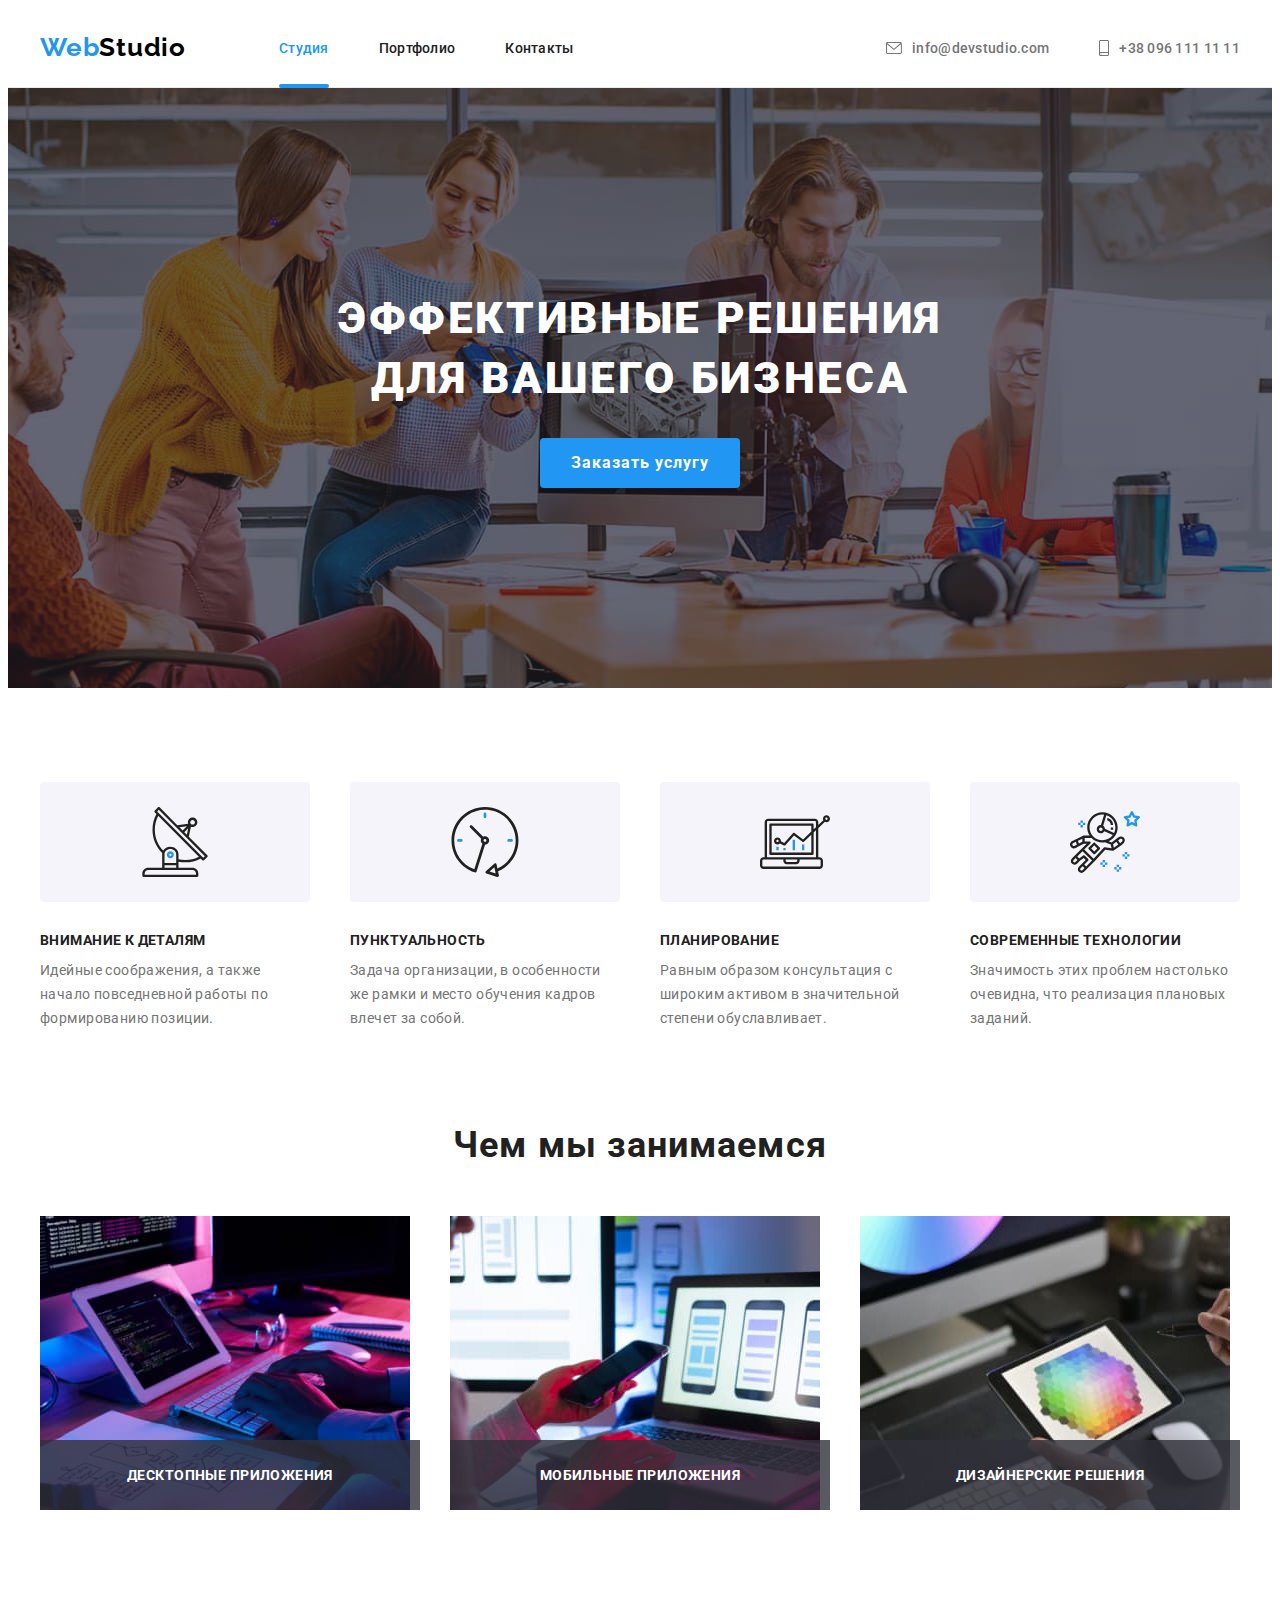
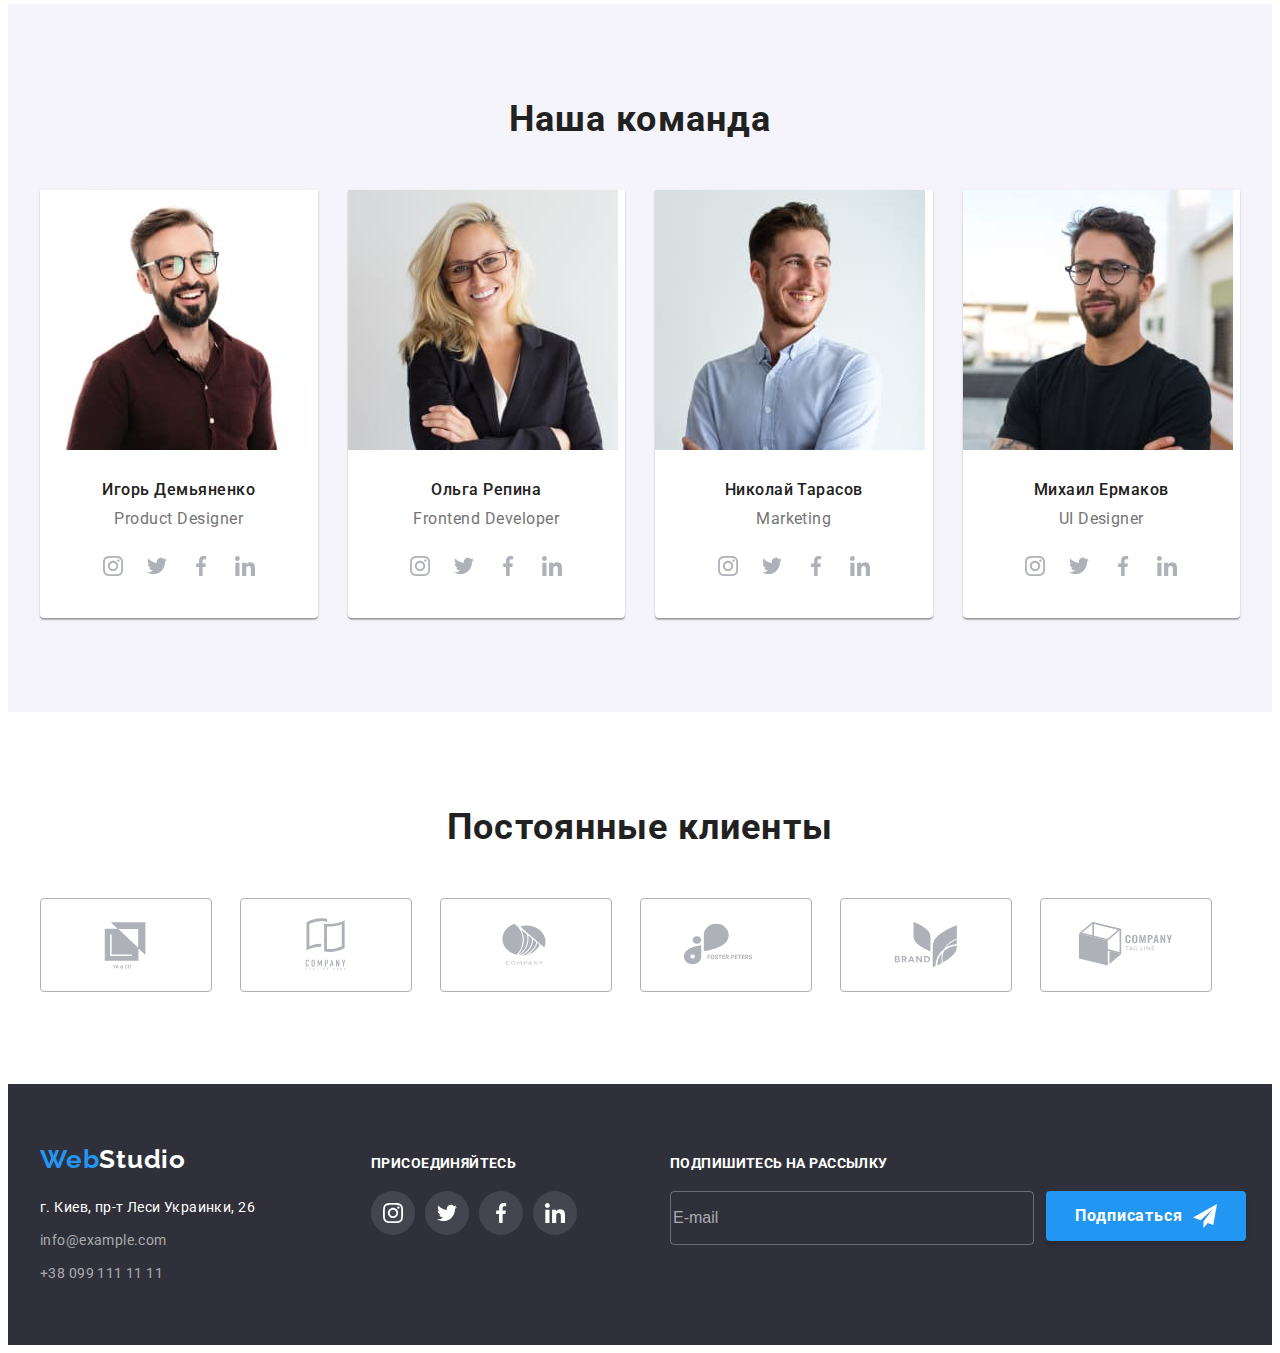
==== commit f5e32a50: "without footer" ====
--- a/index.html
+++ b/index.html
@@ -178,7 +178,7 @@
         <div class="container">
           <h2 class="team-title page-title">Наша команда</h2>
           <ul class="team-list list">
-            <li class="team-item">
+            <li class="team-list__item">
               <img
                 src="./images/img_demianenko.jpg"
                 alt="Фото Игоря Демьяненко"
@@ -191,28 +191,28 @@
                   Product Designer
                 </p>
                 <ul class="cont-item list">
-                  <li class="cont-icon">
+                  <li class="cont-item__icon">
                     <a href="" class="cont-link">
                       <svg class="team-cont-icon" width="20" height="20">
                         <use href="./images/symbol-defs.svg#instagram"></use>
                       </svg>
                     </a>
                   </li>
-                  <li class="cont-icon">
+                  <li class="cont-item__icon">
                     <a href="" class="cont-link">
                       <svg class="team-cont-icon" width="20" height="20">
                         <use href="./images/symbol-defs.svg#twitter"></use>
                       </svg>
                     </a>
                   </li>
-                  <li class="cont-icon">
+                  <li class="cont-item__icon">
                     <a href="" class="cont-link">
                       <svg class="team-cont-icon" width="20" height="20">
                         <use href="./images/symbol-defs.svg#facebook"></use>
                       </svg>
                     </a>
                   </li>
-                  <li class="cont-icon">
+                  <li class="cont-item__icon">
                     <a href="" class="cont-link">
                       <svg class="team-cont-icon" width="20" height="20">
                         <use href="./images/symbol-defs.svg#linkedin"></use>
@@ -222,7 +222,7 @@
                 </ul>
               </div>
             </li>
-            <li class="team-item">
+            <li class="team-list__item">
               <img
                 src="./images/img_repina.jpg"
                 alt="Фото Ольги Репиной"
@@ -235,28 +235,28 @@
                   Frontend Developer
                 </p>
                 <ul class="cont-item list">
-                  <li class="cont-icon">
+                  <li class="cont-item__icon">
                     <a href="" class="cont-link">
                       <svg class="team-cont-icon" width="20" height="20">
                         <use href="./images/symbol-defs.svg#instagram"></use>
                       </svg>
                     </a>
                   </li>
-                  <li class="cont-icon">
+                  <li class="cont-item__icon">
                     <a href="" class="cont-link">
                       <svg class="team-cont-icon" width="20" height="20">
                         <use href="./images/symbol-defs.svg#twitter"></use>
                       </svg>
                     </a>
                   </li>
-                  <li class="cont-icon">
+                  <li class="cont-item__icon">
                     <a href="" class="cont-link">
                       <svg class="team-cont-icon" width="20" height="20">
                         <use href="./images/symbol-defs.svg#facebook"></use>
                       </svg>
                     </a>
                   </li>
-                  <li class="cont-icon">
+                  <li class="cont-item__icon">
                     <a href="" class="cont-link">
                       <svg class="team-cont-icon" width="20" height="20">
                         <use href="./images/symbol-defs.svg#linkedin"></use>
@@ -266,7 +266,7 @@
                 </ul>
               </div>
             </li>
-            <li class="team-item">
+            <li class="team-list__item">
               <img
                 src="./images/img_tarasov.jpg"
                 alt="Фото Николая Тарасова"
@@ -277,28 +277,28 @@
                 <h3 class="team-item-title team-item-size">Николай Тарасов</h3>
                 <p class="team-item-text team-item-size" lang="en">Marketing</p>
                 <ul class="cont-item list">
-                  <li class="cont-icon">
+                  <li class="cont-item__icon">
                     <a href="" class="cont-link">
                       <svg class="team-cont-icon" width="20" height="20">
                         <use href="./images/symbol-defs.svg#instagram"></use>
                       </svg>
                     </a>
                   </li>
-                  <li class="cont-icon">
+                  <li class="cont-item__icon">
                     <a href="" class="cont-link">
                       <svg class="team-cont-icon" width="20" height="20">
                         <use href="./images/symbol-defs.svg#twitter"></use>
                       </svg>
                     </a>
                   </li>
-                  <li class="cont-icon">
+                  <li class="cont-item__icon">
                     <a href="" class="cont-link">
                       <svg class="team-cont-icon" width="20" height="20">
                         <use href="./images/symbol-defs.svg#facebook"></use>
                       </svg>
                     </a>
                   </li>
-                  <li class="cont-icon">
+                  <li class="cont-item__icon">
                     <a href="" class="cont-link">
                       <svg class="team-cont-icon" width="20" height="20">
                         <use href="./images/symbol-defs.svg#linkedin"></use>
@@ -308,7 +308,7 @@
                 </ul>
               </div>
             </li>
-            <li class="team-item">
+            <li class="team-list__item">
               <img
                 src="./images/img_ermakov.jpg"
                 alt="Фото Михаила Ермакова"
@@ -321,28 +321,28 @@
                   UI Designer
                 </p>
                 <ul class="cont-item list">
-                  <li class="cont-icon">
+                  <li class="cont-item__icon">
                     <a href="" class="cont-link">
                       <svg class="team-cont-icon" width="20" height="20">
                         <use href="./images/symbol-defs.svg#instagram"></use>
                       </svg>
                     </a>
                   </li>
-                  <li class="cont-icon">
+                  <li class="cont-item__icon">
                     <a href="" class="cont-link">
                       <svg class="team-cont-icon" width="20" height="20">
                         <use href="./images/symbol-defs.svg#twitter"></use>
                       </svg>
                     </a>
                   </li>
-                  <li class="cont-icon">
+                  <li class="cont-item__icon">
                     <a href="" class="cont-link">
                       <svg class="team-cont-icon" width="20" height="20">
                         <use href="./images/symbol-defs.svg#facebook"></use>
                       </svg>
                     </a>
                   </li>
-                  <li class="cont-icon">
+                  <li class="cont-item__icon">
                     <a href="" class="cont-link">
                       <svg class="team-cont-icon" width="20" height="20">
                         <use href="./images/symbol-defs.svg#linkedin"></use>
@@ -359,42 +359,42 @@
         <div class="container">
           <h2 class="client-title page-title">Постоянные клиенты</h2>
           <ul class="client-list list">
-            <li class="client-item">
+            <li class="client-list__item">
               <a href="" class="client-link">
                 <svg class="client-icon" width="106" height="60">
                   <use href="./images/symbol-defs.svg#Logo-1"></use>
                 </svg>
               </a>
             </li>
-            <li class="client-item">
+            <li class="client-list__item">
               <a href="" class="client-link">
                 <svg class="client-icon" width="106" height="60">
                   <use href="./images/symbol-defs.svg#Logo-2"></use>
                 </svg>
               </a>
             </li>
-            <li class="client-item">
+            <li class="client-list__item">
               <a href="" class="client-link">
                 <svg class="client-icon" width="106" height="60">
                   <use href="./images/symbol-defs.svg#Logo-3"></use>
                 </svg>
               </a>
             </li>
-            <li class="client-item">
+            <li class="client-list__item">
               <a href="" class="client-link">
                 <svg class="client-icon" width="106" height="60">
                   <use href="./images/symbol-defs.svg#Logo-4"></use>
                 </svg>
               </a>
             </li>
-            <li class="client-item">
+            <li class="client-list__item">
               <a href="" class="client-link">
                 <svg class="client-icon" width="106" height="60">
                   <use href="./images/symbol-defs.svg#Logo-5"></use>
                 </svg>
               </a>
             </li>
-            <li class="client-item">
+            <li class="client-list__item">
               <a href="" class="client-link">
                 <svg class="client-icon" width="106" height="60">
                   <use href="./images/symbol-defs.svg#Logo-6"></use>
@@ -414,23 +414,25 @@
             >Web<span class="logo--light">Studio</span>
           </a>
           <address class="footer-address">
-            <ul class="footer-address-list list">
-              <li class="footer-address-item">
+            <ul class="footer-address__list list">
+              <li class="footer-address__item">
                 <a
                   href="https://goo.gl/maps/Y3qcfdr68zk5Risw8"
                   target="_blank"
                   rel="noopener noreferrer nofollow"
-                  class="footer-link-address"
+                  class="footer-link footer-link--address"
                   >г. Киев, пр-т Леси Украинки, 26</a
                 >
               </li>
-              <li class="footer-address-item">
-                <a href="mailto:info@example.com" class="footer-link-mail"
+              <li class="footer-address__item">
+                <a
+                  href="mailto:info@example.com"
+                  class="footer-link footer-link--mail"
                   >info@example.com</a
                 >
               </li>
-              <li class="footer-address-item">
-                <a href="tel:+380991111111" class="footer-link-tel"
+              <li class="footer-address__item">
+                <a href="tel:+380991111111" class="footer-link footer-link--tel"
                   >+38 099 111 11 11</a
                 >
               </li>
@@ -493,6 +495,7 @@
         </div>
       </div>
     </footer>
+
     <div class="backdrop is-hidden" data-modal>
       <div class="modal">
         <button type="button" class="modal-close-btn" data-modal-close>
@@ -504,10 +507,10 @@
         <form class="modal-form">
           <label class="modal-label"
             >Имя
-            <span class="field-container">
+            <span class="modal-label__field">
               <input
                 type="text"
-                class="modal-input"
+                class="modal-label__block modal-label__block--input"
                 name="user-name"
                 placeholder="John Dou"
                 required
@@ -519,10 +522,10 @@
           </label>
           <label class="modal-label"
             >Телефон
-            <span class="field-container">
+            <span class="modal-label__field">
               <input
                 type="tel"
-                class="modal-input"
+                class="modal-label__block modal-label__block--input"
                 name="user-tel"
                 placeholder="+380"
                 required
@@ -534,10 +537,10 @@
           </label>
           <label class="modal-label"
             >Почта
-            <span class="field-container">
+            <span class="modal-label__field">
               <input
                 type="email"
-                class="modal-input"
+                class="modal-label__block modal-label__block--input"
                 name="user-mail"
                 placeholder="mail@mail.mail"
               />
@@ -546,10 +549,10 @@
               </svg>
             </span>
           </label>
-          <label class="modal-label modal-label-end"
+          <label class="modal-label modal-label--end"
             >Комментарий
             <textarea
-              class="modal-text"
+              class="modal-label__block modal-label__block--text"
               name="user-text"
               placeholder="Введите текст"
             ></textarea>
--- a/css/main.css
+++ b/css/main.css
@@ -59,7 +59,7 @@
   margin: -1px;
 }
 
-.btn, .header-container, .header-connect__link, .dev-text-container {
+.btn, .header-container, .header-connect__link, .dev-text-container, .cont-link, .client-link, .chek-field {
   display: flex;
   align-items: center;
 }
@@ -339,7 +339,7 @@
   flex-wrap: wrap;
 }
 
-.team-item {
+.team-list__item {
   width: calc(100% / 4 - 30px);
   margin-left: 30px;
   margin-bottom: 30px;
@@ -354,9 +354,9 @@
 
 .team-item-size {
   font-size: 16px;
-  line-height: calc(19 / 16);
+  line-height: 1.1875;
+  letter-spacing: 0.03em;
   text-align: center;
-  letter-spacing: 0.03em;
 }
 
 .team-item-title {
@@ -374,31 +374,28 @@
   justify-content: center;
 }
 
-.cont-icon {
+.cont-item__icon {
   width: 44px;
   height: 44px;
 }
 
-.cont-icon + .cont-icon {
+.cont-item__icon + .cont-item__con {
   margin-left: 10px;
 }
 
 .cont-link {
-  display: flex;
+  justify-content: center;
   width: 100%;
   height: 100%;
   border-radius: 50%;
   color: #afb1b8;
   background-color: var(--prim-backg-color);
-  align-items: center;
-  justify-content: center;
   transition-property: background-color, color;
   transition-duration: 250ms;
   transition-timing-function: cubic-bezier(0.4, 0, 0.2, 1);
 }
 
-.cont-link:hover,
-.cont-link:focus {
+.cont-link:hover, .cont-link:focus {
   color: #ffffff;
   background-color: var(--accent-color);
 }
@@ -415,7 +412,7 @@
   display: flex;
 }
 
-.client-item {
+.client-list__item {
   /* width: calc(100% / 6 - 30px); */
   width: 170px;
   height: 92px;
@@ -423,13 +420,11 @@
   /* border-radius: 0px 0px 4px 4px; */
 }
 
-.client-item + .client-item {
+.client-list__item + .client-list__item {
   margin-left: 30px;
 }
 
 .client-link {
-  display: flex;
-  align-items: center;
   justify-content: center;
   width: 100%;
   height: 100%;
@@ -441,8 +436,7 @@
   transition-timing-function: cubic-bezier(0.4, 0, 0.2, 1);
 }
 
-.client-link:hover,
-.client-link:focus {
+.client-link:hover, .client-link:focus {
   color: var(--accent-color);
   border: 1px solid var(--accent-color);
 }
@@ -471,34 +465,29 @@
   margin-top: 20px;
 }
 
-.footer-address-item {
+.footer-address__item {
   font-style: normal;
   font-size: 14px;
-  line-height: calc(24 / 14);
-  letter-spacing: 0.03em;
-}
-
-.footer-address-item:not(:last-child) {
+  line-height: 1.71429;
+  letter-spacing: 0.03em;
+}
+
+.footer-address__item:not(:last-child) {
   margin-bottom: 9px;
 }
 
-.footer-link-address {
+.footer-link--address {
   color: #ffffff;
   transition: color 300ms cubic-bezier(0.4, 0, 0.2, 1);
 }
 
-.footer-link-mail,
-.footer-link-tel {
+.footer-link--mail,
+.footer-link--tel {
   color: rgba(255, 255, 255, 0.6);
   transition: color 300ms cubic-bezier(0.4, 0, 0.2, 1);
 }
 
-.footer-link-address:hover,
-.footer-link-mail:hover,
-.footer-link-tel:hover,
-.footer-link-address:focus,
-.footer-link-mail:focus,
-.footer-link-tel:focus {
+.footer-link:hover, .footer-link:focus {
   color: var(--accent-color);
 }
 
@@ -777,27 +766,50 @@
   margin-bottom: 10px;
 }
 
-.modal-label-end {
+.modal-label--end {
   margin-bottom: 20px;
 }
 
-.field-container {
+.modal-label__field {
   position: relative;
   display: block;
   margin-top: 4px;
 }
 
-.field-container-end {
-  margin-bottom: -10px;
-}
-
-.modal-input {
+.modal-label__block {
   width: 100%;
-  height: 40px;
   border: 1px solid rgba(33, 33, 33, 0.2);
   border-radius: 4px;
+  outline: none;
+}
+
+.modal-label__block::placeholder {
+  font-size: 12px;
+  line-height: 1.16667;
+  letter-spacing: 0.01em;
+  color: rgba(117, 117, 117, 0.5);
+}
+
+.modal-label__block:hover::placeholder, .modal-label__block:focus::placeholder {
+  color: var(--accent-color);
+}
+
+.modal-label__block:hover + .modal-icon,
+.modal-label__block:focus + .modal-icon {
+  fill: var(--accent-color);
+}
+
+.modal-label__block--input {
+  height: 40px;
   padding-left: 42px;
-  outline: none;
+}
+
+.modal-label__block--text {
+  height: 120px;
+  padding: 12px 16px;
+  resize: none;
+  display: block;
+  margin-top: 4px;
 }
 
 .modal-icon {
@@ -808,49 +820,9 @@
   fill: var(--title-text-color);
 }
 
-.modal-text {
-  width: 100%;
-  height: 120px;
-  border: 1px solid rgba(33, 33, 33, 0.2);
-  border-radius: 4px;
-  padding: 12px 16px;
-  resize: none;
-  outline: none;
-  display: block;
-  margin-top: 4px;
-}
-
-.modal-text::placeholder,
-.modal-input::placeholder {
-  font-size: 12px;
-  line-height: calc(14 / 12);
-  letter-spacing: 0.01em;
-  color: rgba(117, 117, 117, 0.5);
-}
-
-/* .modal-text:hover,
-.modal-text:focus,
-.modal-input:hover,
-.modal-input:focus {
-  border-color: var(--accent-color);
-} */
-.modal-text:hover::placeholder,
-.modal-text:focus::placeholder,
-.modal-input:hover::placeholder,
-.modal-input:focus::placeholder {
-  color: var(--accent-color);
-}
-
-.modal-input:hover + .modal-icon,
-.modal-input:focus + .modal-icon {
-  fill: var(--accent-color);
-}
-
 .chek-field {
   position: relative;
   margin-bottom: 30px;
-  display: flex;
-  align-items: center;
   justify-content: center;
 }
 
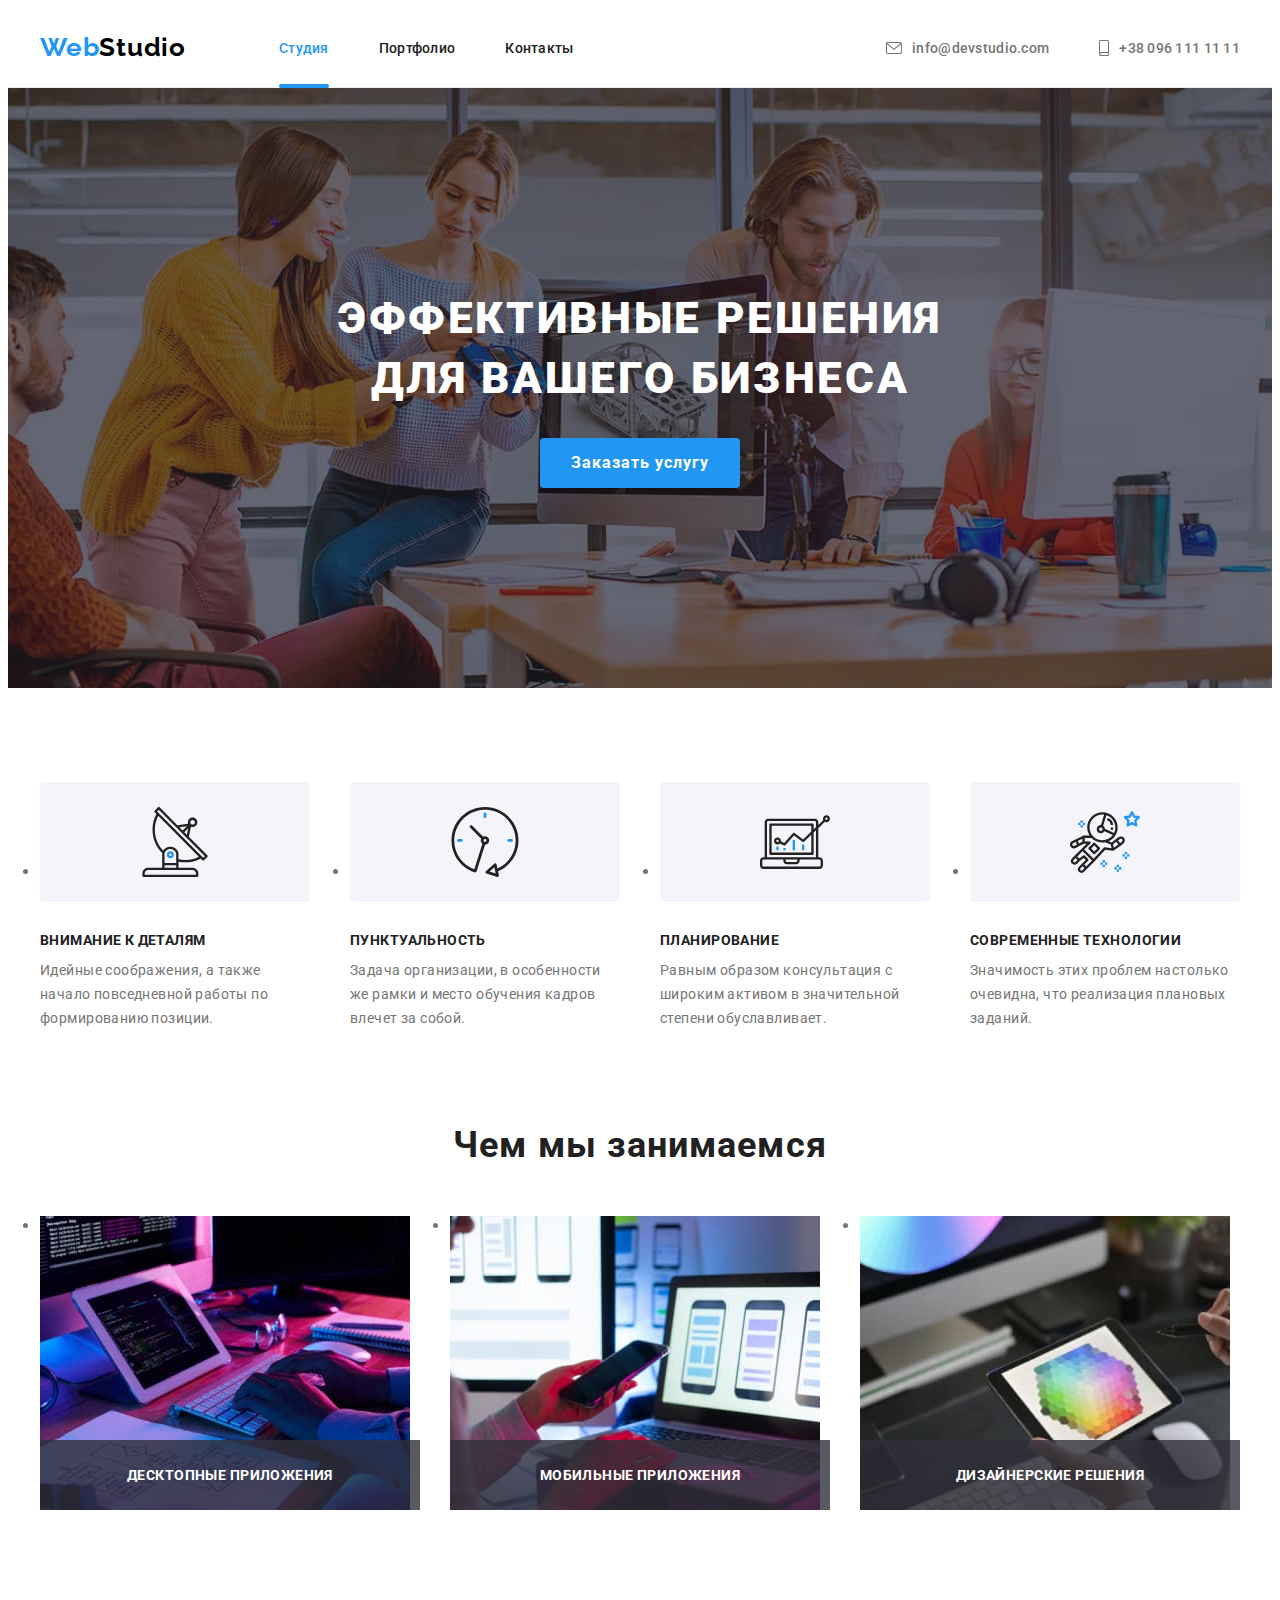
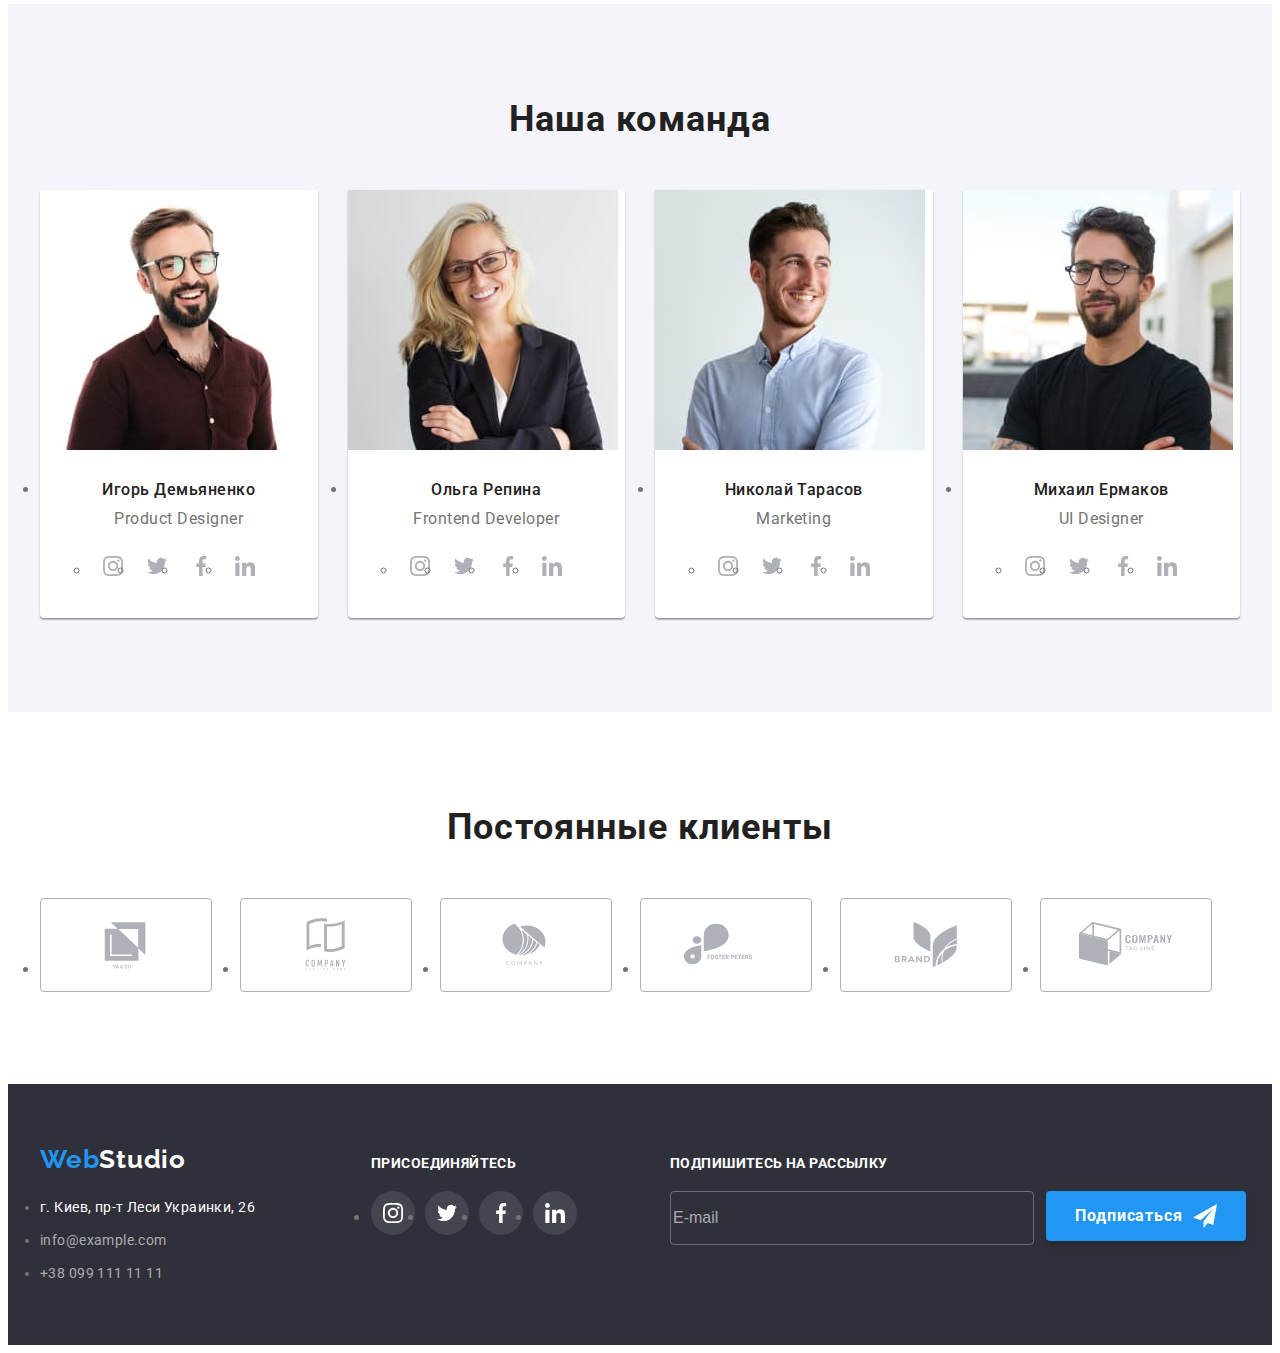
==== commit a1682aa4: "header" ====
--- a/index.html
+++ b/index.html
@@ -19,41 +19,43 @@
       referrerpolicy="no-referrer"
     />
     <!-- <link rel="stylesheet" href="./css/styles.css" /> -->
-    <link rel="stylesheet" href="./css/main.css" />
+    <link rel="stylesheet" href="./css/main.min.css" />
   </head>
   <body>
     <header class="header">
-      <div class="container header-container">
+      <div class="header__container">
         <a href="./index.html" class="logo" lang="en"
-          >Web<span class="logo--dark">Studio</span></a
+          >Web<span class="logo__dark">Studio</span></a
         >
         <nav>
-          <ul class="header-list list prim-text-size">
-            <li class="header-list__item">
-              <a href="./index.html" class="header-list__link current"
+          <ul class="site-nav">
+            <li class="site-nav__item">
+              <a
+                href="./index.html"
+                class="site-nav__link site-nav__link--current"
                 >Студия</a
               >
             </li>
-            <li class="header-list__item">
-              <a href="./portfolio.html" class="header-list__link">Портфолио</a>
-            </li>
-            <li class="header-list__item">
-              <a href="" class="header-list__link">Контакты</a>
+            <li class="site-nav__item">
+              <a href="./portfolio.html" class="site-nav__link">Портфолио</a>
+            </li>
+            <li class="site-nav__item">
+              <a href="" class="site-nav__link">Контакты</a>
             </li>
           </ul>
         </nav>
-        <ul class="header-connect list prim-text-size">
-          <li class="header-connect__item">
-            <a href="mailto:info@devstudio.com" class="header-connect__link">
-              <svg class="header-connect__envelope" width="16" height="12">
+        <ul class="connect list">
+          <li class="connect__item">
+            <a href="mailto:info@devstudio.com" class="connect__link">
+              <svg class="connect__icon" width="16" height="12">
                 <use href="./images/symbol-defs.svg#envelope"></use>
               </svg>
               info@devstudio.com
             </a>
           </li>
-          <li class="header-connect__item">
-            <a href="tel:+380961111111" class="header-connect__link">
-              <svg class="header-connect__smartphone" width="10" height="16">
+          <li class="connect__item">
+            <a href="tel:+380961111111" class="connect__link">
+              <svg class="connect__icon" width="10" height="16">
                 <use href="./images/symbol-defs.svg#smartphone"></use>
               </svg>
               +38 096 111 11 11
@@ -411,10 +413,10 @@
       <div class="container container-footer">
         <div class="container-logoadd">
           <a href="./index.html" class="logo" lang="en"
-            >Web<span class="logo--light">Studio</span>
+            >Web<span class="logo__light">Studio</span>
           </a>
-          <address class="footer-address">
-            <ul class="footer-address__list list">
+          <address class="container-address">
+            <ul class="footer-address list">
               <li class="footer-address__item">
                 <a
                   href="https://goo.gl/maps/Y3qcfdr68zk5Risw8"
@@ -442,29 +444,29 @@
         <div class="container-links">
           <p class="footer-cont-text">Присоединяйтесь</p>
           <!-- links -->
-          <ul class="footer-icon-list list">
-            <li class="footer-icon-item">
+          <ul class="footer-icon list">
+            <li class="footer-icon__item">
               <a href="" class="footer-icon-link">
                 <svg class="footer-icon-icon" width="20" height="20">
                   <use href="./images/symbol-defs.svg#instagram"></use>
                 </svg>
               </a>
             </li>
-            <li class="footer-icon-item">
+            <li class="footer-icon__item">
               <a href="" class="footer-icon-link">
                 <svg class="footer-icon-icon" width="20" height="20">
                   <use href="./images/symbol-defs.svg#twitter"></use>
                 </svg>
               </a>
             </li>
-            <li class="footer-icon-item">
+            <li class="footer-icon__item">
               <a href="" class="footer-icon-link">
                 <svg class="footer-icon-icon" width="20" height="20">
                   <use href="./images/symbol-defs.svg#facebook"></use>
                 </svg>
               </a>
             </li>
-            <li class="footer-icon-item">
+            <li class="footer-icon__item">
               <a href="" class="footer-icon-link">
                 <svg class="footer-icon-icon" width="20" height="20">
                   <use href="./images/symbol-defs.svg#linkedin"></use>
@@ -477,10 +479,10 @@
         <div class="container-email">
           <p class="footer-cont-text">Подпишитесь на рассылку</p>
           <form class="form-input">
-            <label for="item-mail"></label>
+            <label for="form-input__label"></label>
             <input
               type="email"
-              class="input-mail-item"
+              class="form-input__item"
               name="item-mail"
               id="item-mail"
               placeholder="E-mail"
--- a/css/main.min.css
+++ b/css/main.min.css
@@ -0,0 +1,2 @@
+:root{--prim-text-color: #757575;--title-text-color: #212121;--accent-color: #2196f3;--prim-backg-color: #ffffff;--light-backg-color: #f5f4fa;--dark-backg-color: #2f303a}p,h1,h2,h3,h4,h5,h6{margin:0}ul{margin:0;padding:0}body{font-family:'Roboto', sans-serif;color:var(--prim-text-color);background-color:var(--prim-backg-color)}button{cursor:pointer}img{height:auto;display:block;max-width:100%}a{text-decoration:none}.visually-hidden{position:absolute;white-space:nowrap;width:1px;height:1px;overflow:hidden;border:0;padding:0;clip:rect(0 0 0 0);clip-path:inset(50%);margin:-1px}.btn,.header__container,.connect__link,.dev-text-container,.cont-link,.client-link,.footer-icon-link,.chek-field{display:flex;align-items:center}.header__container{width:1200px;padding-left:15px;padding-right:15px;margin:0 auto}.site-nav,.connect{list-style:none}.container{width:1200px;padding-left:15px;padding-right:15px;margin:0 auto}.section{padding-top:94px;padding-bottom:94px}.page-title{font-size:36px;line-height:1.16667;letter-spacing:.03em;text-align:center;color:var(--title-text-color)}.btn{font-family:inherit;cursor:pointer;width:200px;height:50px;font-weight:700;font-size:16px;line-height:1.875;letter-spacing:.06em;justify-content:center;text-align:center;white-space:nowrap;color:#ffffff;background-color:var(--accent-color);border:transparent;border-radius:4px;box-shadow:0px 4px 4px rgba(0,0,0,0.15);transition:background-color 300ms cubic-bezier(0.4, 0, 0.2, 1)}.btn:hover,.btn:focus{background-color:#188ce8}.logo{font-family:Raleway, sans-serif;font-weight:700;font-size:26px;line-height:1.19231;letter-spacing:.03em;color:var(--accent-color);transition:color 300ms cubic-bezier(0.4, 0, 0.2, 1)}.logo:hover .logo__dark,.logo:focus .logo__dark,.logo:hover .logo__light,.logo:focus .logo__light{color:var(--accent-color)}.logo__dark{font-family:Raleway, sans-serif;color:#000000}.logo__light{font-family:Raleway, sans-serif;color:#ffffff}.header{padding-top:24px;padding-bottom:24px;border-bottom:1px solid #ececec}.site-nav{margin-left:93px}.site-nav,.connect{font-weight:500;font-size:14px;line-height:1.14286;letter-spacing:.02em;display:flex}.site-nav__item{position:relative}.site-nav__item+.site-nav__item{margin-left:50px}.site-nav__link{color:var(--title-text-color);transition:color 300ms cubic-bezier(0.4, 0, 0.2, 1)}.site-nav__link:hover,.site-nav__link:focus{color:var(--accent-color)}.site-nav__link--current{color:var(--accent-color)}.site-nav__link--current::after{content:'';width:100%;height:4px;background:#2196f3;border-radius:2px;position:absolute;left:0;top:44px}.connect{margin-left:auto}.connect__item+.connect__item{margin-left:50px}.connect__link{color:var(--prim-text-color);transition:color 300ms cubic-bezier(0.4, 0, 0.2, 1)}.connect__link:hover,.connect__link:focus{color:var(--accent-color)}.connect__icon{margin-right:10px;fill:currentColor}.hero{background-color:var(--dark-backg-color);max-width:1600px;padding:200px 0;margin-left:auto;margin-right:auto;background-image:linear-gradient(to right, rgba(47,48,58,0.4), rgba(47,48,58,0.4)),url("../images/hero-1.jpg");background-repeat:no-repeat;background-position:center;background-size:cover}.hero-title{font-weight:900;font-size:44px;line-height:1.36364;letter-spacing:.06em;max-width:696px;text-align:center;text-transform:uppercase;color:#ffffff;margin-bottom:30px;margin-left:auto;margin-right:auto}.btn--hero{padding:10px 32px;margin-left:auto;margin-right:auto}.advantage-list{display:flex;justify-content:space-between}.advantage-list__item+.advantage-list__item{margin-left:30px}.advantage-list__icon{display:flex;height:120px;margin-bottom:30px;align-items:center;justify-content:center;background:var(--light-backg-color);border-radius:4px}.advantage-item-title{font-weight:700;font-size:14px;line-height:1.14286;letter-spacing:.03em;text-transform:uppercase;color:var(--title-text-color);margin-bottom:10px}.advantage-item-text{font-size:14px;line-height:1.71429;letter-spacing:.03em;width:270px}.development{padding-top:0;padding-bottom:94px}.development-list{display:flex;margin-left:-30px}.development-title{margin-bottom:50px}.development-list__item{width:calc(100% / 3 - 30px);margin-left:30px}.dev-item-container{position:relative}.dev-text-container{position:absolute;justify-content:center;width:100%;height:70px;background:rgba(47,48,58,0.8);bottom:0px}.dev-item-text{font-weight:700;font-size:14px;line-height:1.14286;letter-spacing:.03em;text-transform:uppercase;color:#ffffff}.team{background-color:var(--light-backg-color)}.team-title{margin-bottom:50px}.team-list{display:flex;margin-left:-30px;margin-bottom:-30px;flex-wrap:wrap}.team-list__item{width:calc(100% / 4 - 30px);margin-left:30px;margin-bottom:30px;background:#ffffff;box-shadow:0px 1px 3px rgba(0,0,0,0.12),0px 1px 1px rgba(0,0,0,0.14),0px 2px 1px rgba(0,0,0,0.2);border-radius:0px 0px 4px 4px}.team-card{padding:30px 0}.team-item-size{font-size:16px;line-height:1.1875;letter-spacing:.03em;text-align:center}.team-item-title{font-weight:500;color:var(--title-text-color);margin-bottom:10px}.team-item-text{margin-bottom:16px}.cont-item{display:flex;justify-content:center}.cont-item__icon{width:44px;height:44px}.cont-item__icon+.cont-item__con{margin-left:10px}.cont-link{justify-content:center;width:100%;height:100%;border-radius:50%;color:#afb1b8;background-color:var(--prim-backg-color);transition-property:background-color, color;transition-duration:250ms;transition-timing-function:cubic-bezier(0.4, 0, 0.2, 1)}.cont-link:hover,.cont-link:focus{color:#ffffff;background-color:var(--accent-color)}.team-cont-icon{fill:currentColor}.client-title{margin-bottom:50px}.client-list{display:flex}.client-list__item{width:170px;height:92px;background:#ffffff}.client-list__item+.client-list__item{margin-left:30px}.client-link{justify-content:center;width:100%;height:100%;border:1px solid #afb1b8;border-radius:4px;color:#afb1b8;transition-property:border, color;transition-duration:250ms;transition-timing-function:cubic-bezier(0.4, 0, 0.2, 1)}.client-link:hover,.client-link:focus{color:var(--accent-color);border:1px solid var(--accent-color)}.client-icon{fill:currentColor}.footer{background-color:var(--dark-backg-color);padding-top:60px;padding-bottom:60px}.container-footer{display:flex;align-items:baseline}.container-logoadd{flex-grow:1}.container-address{margin-top:20px}.footer-address__item{font-style:normal;font-size:14px;line-height:1.71429;letter-spacing:.03em}.footer-address__item:not(:last-child){margin-bottom:9px}.footer-link--address{color:#ffffff;transition:color 300ms cubic-bezier(0.4, 0, 0.2, 1)}.footer-link--mail,.footer-link--tel{color:rgba(255,255,255,0.6);transition:color 300ms cubic-bezier(0.4, 0, 0.2, 1)}.footer-link:hover,.footer-link:focus{color:var(--accent-color)}.container-links{margin-left:70px;margin-right:93px}.footer-cont-text{font-weight:700;font-size:14px;line-height:1.14286;letter-spacing:.03em;text-transform:uppercase;color:#ffffff;margin-bottom:20px}.footer-icon{display:flex;justify-content:center}.footer-icon__item{width:44px;height:44px}.footer-icon__item+.footer-icon__item{margin-left:10px}.footer-icon-link{justify-content:center;width:100%;height:100%;border-radius:50%;color:#ffffff;background:rgba(255,255,255,0.1);transition-property:background-color, color;transition-duration:250ms;transition-timing-function:cubic-bezier(0.4, 0, 0.2, 1)}.footer-icon-link:hover,.footer-icon-link:focus{color:#ffffff;background-color:var(--accent-color)}.footer-icon-icon{fill:currentColor}.container-email{width:570px}.form-input{display:inline-flex}.form-input__item{font-size:16px;height:50px;border-radius:4px;background-color:transparent;width:358px;border:1px solid rgba(255,255,255,0.3);transition:border-color 500ms}.form-input__item::placeholder{color:rgba(255,255,255,0.6);transition:color 500ms}.form-input__item:hover,.form-input__item:focus{color:#ffffff;border:1px solid #ffffff}.form-input__item:hover::placeholder,.form-input__item:focus::placeholder{color:#ffffff}.form-input__btn{padding:10px 28px;margin-left:12px}.icon-send{margin-left:10px;fill:currentColor}.portfolio-list{margin-bottom:50px;display:flex;justify-content:center}.portfolio-list__item+.portfolio-list__item{margin-left:8px}.portfolio-btn{padding:6px 22px;font-family:inherit;cursor:pointer;font-weight:500;font-size:16px;line-height:1.625;letter-spacing:.03em;color:var(--title-text-color);border-color:transparent;border-radius:4px;background-color:var(--light-backg-color);transition-property:background-color, color, box-shadow;transition-duration:250ms;transition-timing-function:cubic-bezier(0.4, 0, 0.2, 1)}.portfolio-btn:hover,.portfolio-btn:focus{color:#ffffff;background-color:var(--accent-color);box-shadow:0px 3px 1px rgba(0,0,0,0.1),0px 1px 2px rgba(0,0,0,0.08),0px 2px 2px rgba(0,0,0,0.12)}.project-list{display:flex;margin-left:-30px;margin-bottom:-30px;flex-wrap:wrap}.project-list__item{width:calc(100% / 3 - 30px);margin-left:30px;margin-bottom:30px;position:relative}.project-card-img{position:relative;overflow:hidden}.project-item-text{position:absolute;top:0;left:0;font-size:18px;line-height:1.55556;letter-spacing:.03em;color:#ffffff;background-color:rgba(33,150,243,0.8);padding:24px;height:100%;transform:translateY(100%);transition:transform 300ms cubic-bezier(0.4, 0, 0.2, 1)}.project-link{display:block;transition:box-shadow 300ms cubic-bezier(0.4, 0, 0.2, 1)}.project-link:hover,.project-link:focus{box-shadow:0px 1px 1px rgba(0,0,0,0.12),0px 4px 4px rgba(0,0,0,0.06),1px 4px 6px rgba(0,0,0,0.16)}.project-link:hover .project-item-text,.project-link:focus .project-item-text{transform:translateY(0)}.project-card-footer{background:#ffffff;border:1px solid #eeeeee;box-sizing:border-box;padding:20px 24px}.project-item-title{margin-bottom:4px;font-weight:700;font-size:18px;line-height:2;letter-spacing:.06em;color:var(--title-text-color)}.project-item-development{font-weight:hull;font-size:16px;line-height:1.875;letter-spacing:.03em;color:var(--prim-text-color)}.backdrop{width:100vw;height:100vh;background-color:rgba(0,0,0,0.367);position:fixed;top:0;transition:opacity 500ms, visibility 500ms}.modal{width:528px;min-height:581px;background-color:#ffffff;border-radius:10px;position:absolute;top:50%;left:50%;transform:translate(-50%, -50%);padding:40px}.modal-close-btn{width:30px;height:30px;border-radius:50%;border:1px solid #999999;background-color:transparent;position:absolute;top:8px;right:8px;display:flex;align-items:center;justify-content:center}.modal-close-btn:hover,.modal-close-btn:focus{fill:var(--accent-color)}.is-hidden{opacity:0;pointer-events:none;visibility:hidden}.modal-title{font-weight:700;font-size:20px;line-height:1.15;letter-spacing:.03em;text-align:center;color:var(--title-text-color);margin-bottom:12px}.form-field{margin-bottom:10px}.modal-label{display:block;font-size:12px;line-height:1.33333;letter-spacing:.01em;color:var(--prim-text-color);margin-bottom:10px}.modal-label--end{margin-bottom:20px}.modal-label__field{position:relative;display:block;margin-top:4px}.modal-label__block{width:100%;border:1px solid rgba(33,33,33,0.2);border-radius:4px;outline:none}.modal-label__block::placeholder{font-size:12px;line-height:1.16667;letter-spacing:.01em;color:rgba(117,117,117,0.5)}.modal-label__block:hover::placeholder,.modal-label__block:focus::placeholder{color:var(--accent-color)}.modal-label__block:hover+.modal-icon,.modal-label__block:focus+.modal-icon{fill:var(--accent-color)}.modal-label__block--input{height:40px;padding-left:42px}.modal-label__block--text{height:120px;padding:12px 16px;resize:none;display:block;margin-top:4px}.modal-icon{position:absolute;left:12px;top:50%;transform:translateY(-50%);fill:var(--title-text-color)}.chek-field{position:relative;margin-bottom:30px;justify-content:center}.modal-chek-span{width:16px;height:15px;border:2px solid #000000;border-radius:2px;margin-right:8px;fill:transparent}.modal-chek-text{font-size:14px;color:var(--prim-text-color)}.modal-chek:focus+.modal-chek-span{outline:3px solid var(--accent-color)}.modal-chek:checked+.modal-chek-span{background-color:var(--accent-color);border:none;fill:#ffffff}.chek-label-span{color:var(--accent-color);text-decoration:underline}.btn--submit{padding:10px 32px;margin-left:auto;margin-right:auto}
+/*# sourceMappingURL=main.min.css.map */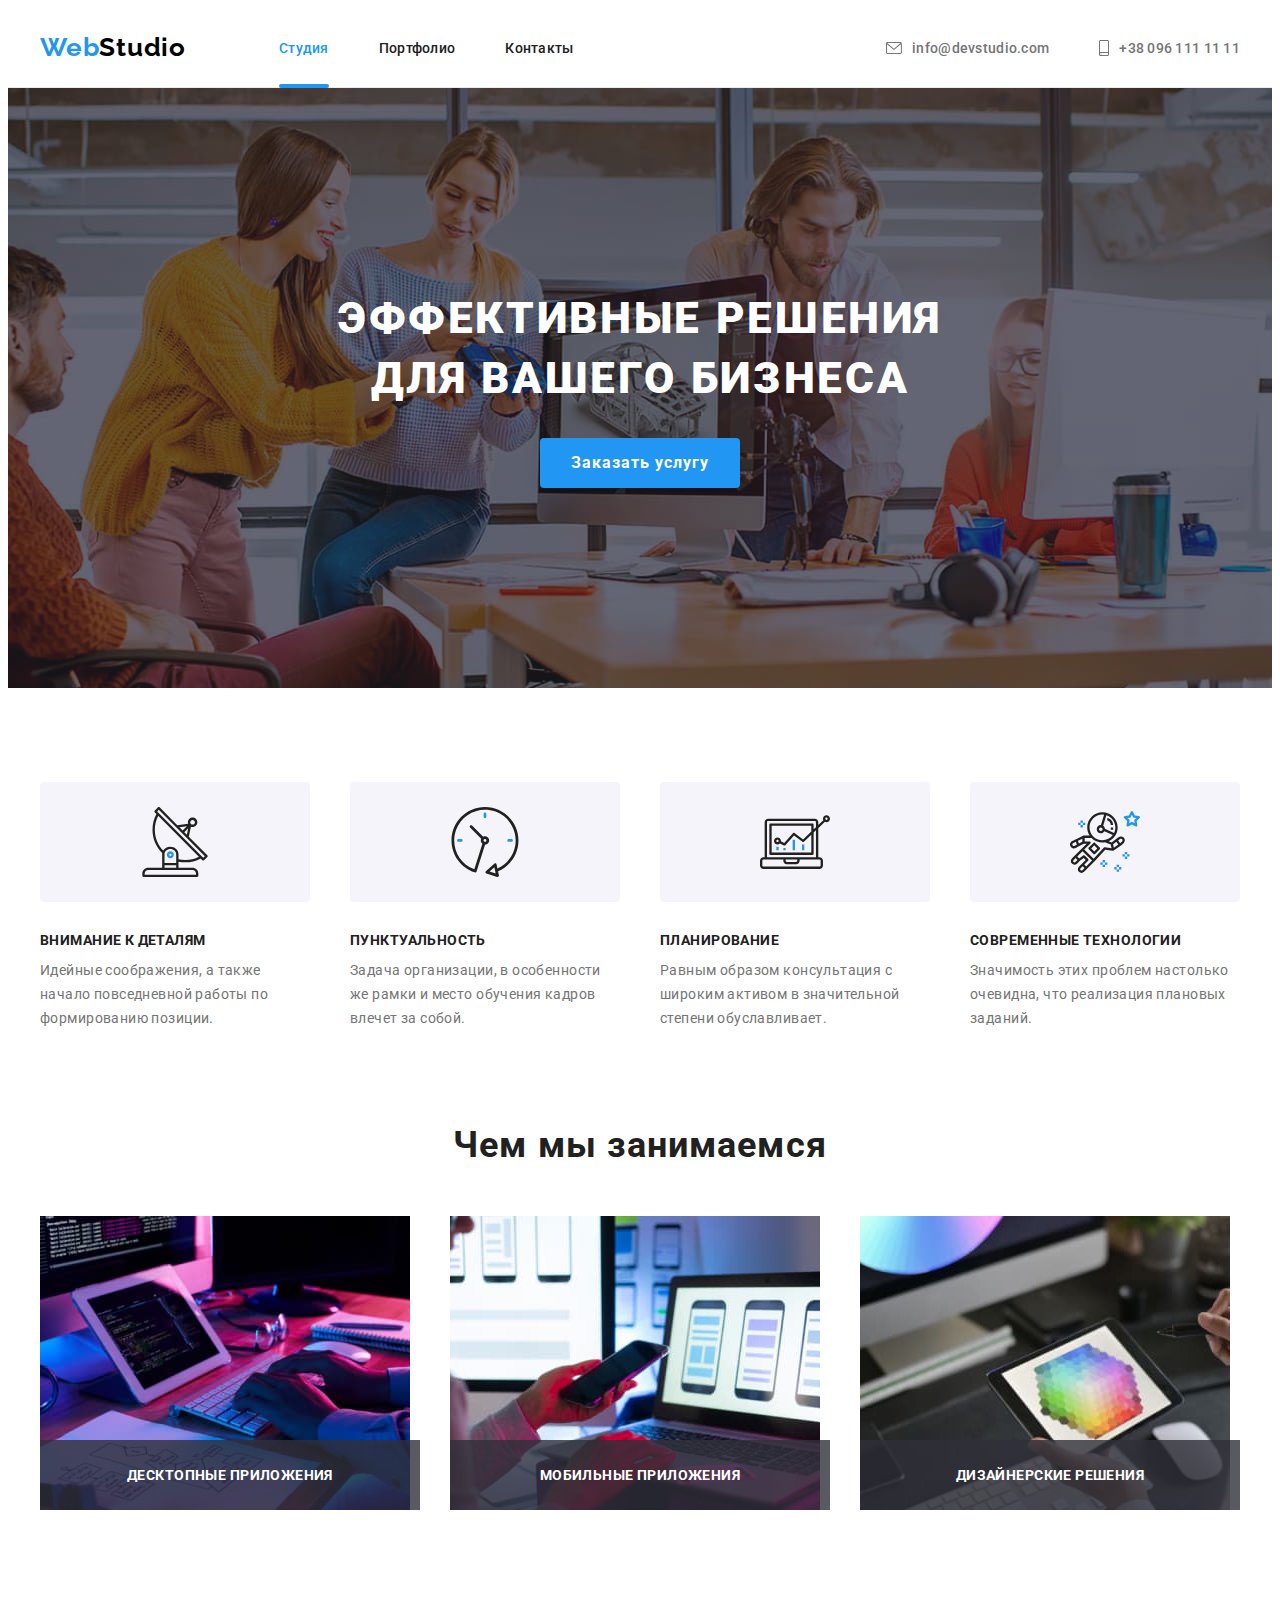
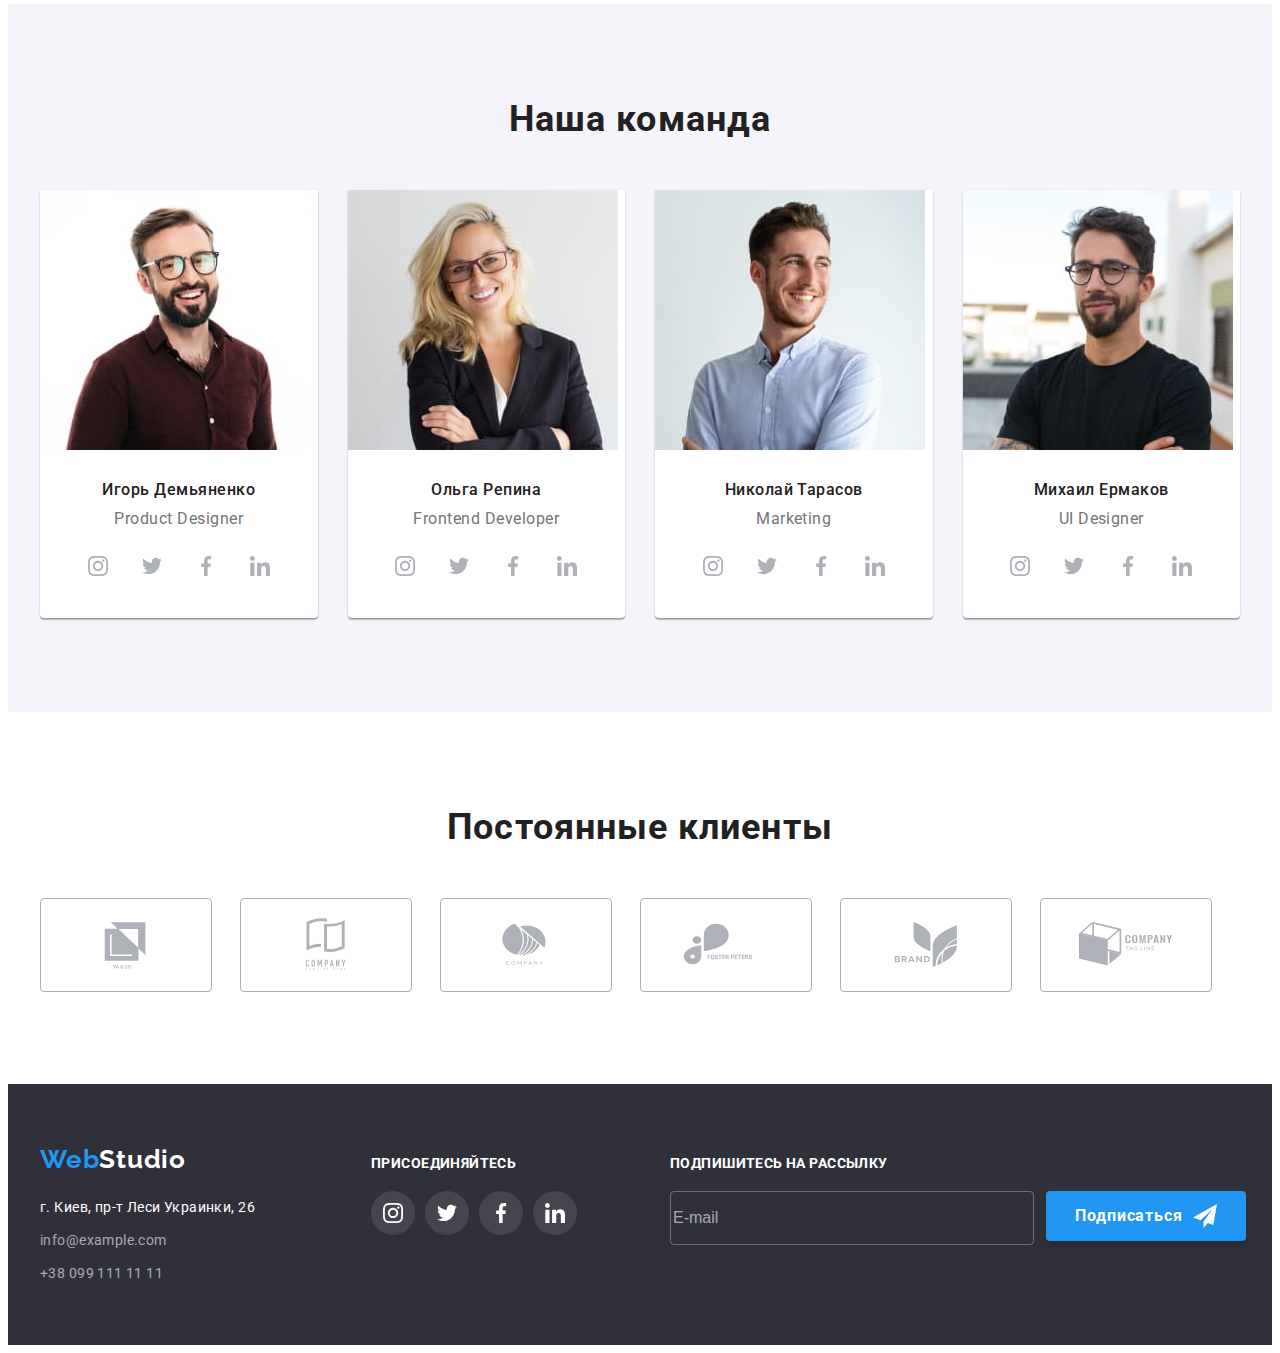
==== commit ee7a4d19: "after" ====
--- a/index.html
+++ b/index.html
@@ -67,62 +67,61 @@
     <main>
       <section class="hero">
         <div class="container">
-          <h1 class="hero-title">Эффективные решения для вашего бизнеса</h1>
-          <button type="button" class="btn btn--hero" data-modal-open>
+          <h1 class="hero__title">Эффективные решения для вашего бизнеса</h1>
+          <button type="button" class="btn btn__hero" data-modal-open>
             Заказать услугу
           </button>
         </div>
       </section>
+      <!-- advantage -->
       <section class="section">
         <div class="container">
-          <h2 class="advantage-title page-title visually-hidden">
-            Наши преимущества
-          </h2>
-          <ul class="advantage-list list">
+          <h2 class="section-title visually-hidden">Наши преимущества</h2>
+          <ul class="advantage-list">
             <li class="advantage-list__item">
-              <div class="advantage-list__icon">
-                <svg class="icon-advant" width="70" height="70">
+              <div class="advantage-list__box">
+                <svg class="advantage-list__icon" width="70" height="70">
                   <use xlink:href="./images/symbol-defs.svg#antenna"></use>
                 </svg>
               </div>
-              <h3 class="advantage-item-title">Внимание к деталям</h3>
-              <p class="advantage-item-text">
+              <h3 class="advantage-list__title">Внимание к деталям</h3>
+              <p class="advantage-list__text">
                 Идейные соображения, а также начало повседневной работы по
                 формированию позиции.
               </p>
             </li>
             <li class="advantage-list__item icon-clock">
-              <div class="advantage-list__icon">
-                <svg class="icon-advant" width="70" height="70">
+              <div class="advantage-list__box">
+                <svg class="advantage-list__icon" width="70" height="70">
                   <use xlink:href="./images/symbol-defs.svg#clock"></use>
                 </svg>
               </div>
-              <h3 class="advantage-item-title">Пунктуальность</h3>
-              <p class="advantage-item-text">
+              <h3 class="advantage-list__title">Пунктуальность</h3>
+              <p class="advantage-list__text">
                 Задача организации, в особенности же рамки и место обучения
                 кадров влечет за собой.
               </p>
             </li>
             <li class="advantage-list__item icon-diagram">
-              <div class="advantage-list__icon">
-                <svg class="icon-advant" width="70" height="70">
+              <div class="advantage-list__box">
+                <svg class="advantage-list__icon" width="70" height="70">
                   <use xlink:href="./images/symbol-defs.svg#diagram"></use>
                 </svg>
               </div>
-              <h3 class="advantage-item-title">Планирование</h3>
-              <p class="advantage-item-text">
+              <h3 class="advantage-list__title">Планирование</h3>
+              <p class="advantage-list__text">
                 Равным образом консультация с широким активом в значительной
                 степени обуславливает.
               </p>
             </li>
             <li class="advantage-list__item icon-astronaut">
-              <div class="advantage-list__icon">
-                <svg class="icon-advant" width="70" height="70">
+              <div class="advantage-list__box">
+                <svg class="advantage-list__icon" width="70" height="70">
                   <use xlink:href="./images/symbol-defs.svg#astronaut"></use>
                 </svg>
               </div>
-              <h3 class="advantage-item-title">Современные технологии</h3>
-              <p class="advantage-item-text">
+              <h3 class="advantage-list__title">Современные технологии</h3>
+              <p class="advantage-list__text">
                 Значимость этих проблем настолько очевидна, что реализация
                 плановых заданий.
               </p>
@@ -130,21 +129,21 @@
           </ul>
         </div>
       </section>
-      <section class="development section">
+      <!-- development -->
+      <section class="section section--no-padding">
         <div class="container">
-          <h2 class="development-title page-title">Чем мы занимаемся</h2>
-          <ul class="development-list list">
+          <h2 class="section-title">Чем мы занимаемся</h2>
+          <ul class="development-list">
             <li class="development-list__item">
-              <div class="dev-item-container">
-                <img
-                  src="./images/box_1.jpg"
-                  alt="Разработки для планшета"
-                  width="370"
-                  height="294"
-                />
-                <div class="dev-text-container">
-                  <p class="dev-item-text">Десктопные приложения</p>
-                </div>
+              <!-- <div class="dev-item-container"></div> -->
+              <img
+                src="./images/box_1.jpg"
+                alt="Разработки для планшета"
+                width="370"
+                height="294"
+              />
+              <div class="development__box">
+                <p class="development__text">Десктопные приложения</p>
               </div>
             </li>
             <li class="development-list__item">
@@ -155,8 +154,8 @@
                   width="370"
                   height="294"
                 />
-                <div class="dev-text-container">
-                  <p class="dev-item-text">Мобильные приложения</p>
+                <div class="development__box">
+                  <p class="development__text">Мобильные приложения</p>
                 </div>
               </div>
             </li>
@@ -168,55 +167,54 @@
                   width="370"
                   height="294"
                 />
-                <div class="dev-text-container">
-                  <p class="dev-item-text">Дизайнерские решения</p>
+                <div class="development__box">
+                  <p class="development__text">Дизайнерские решения</p>
                 </div>
               </div>
             </li>
           </ul>
         </div>
       </section>
-      <section class="team section">
+      <!-- team -->
+      <section class="section section--other-background">
         <div class="container">
-          <h2 class="team-title page-title">Наша команда</h2>
-          <ul class="team-list list">
-            <li class="team-list__item">
+          <h2 class="section-title">Наша команда</h2>
+          <ul class="team">
+            <li class="team__item">
               <img
                 src="./images/img_demianenko.jpg"
                 alt="Фото Игоря Демьяненко"
                 width="270"
                 height="260"
               />
-              <div class="team-card">
-                <h3 class="team-item-title team-item-size">Игорь Демьяненко</h3>
-                <p class="team-item-text team-item-size" lang="en">
-                  Product Designer
-                </p>
-                <ul class="cont-item list">
-                  <li class="cont-item__icon">
-                    <a href="" class="cont-link">
-                      <svg class="team-cont-icon" width="20" height="20">
+              <div class="team__card">
+                <h3 class="team__title">Игорь Демьяненко</h3>
+                <p class="team__text" lang="en">Product Designer</p>
+                <ul class="social">
+                  <li class="social__item">
+                    <a href="" class="social__link">
+                      <svg class="social__icon" width="20" height="20">
                         <use href="./images/symbol-defs.svg#instagram"></use>
                       </svg>
                     </a>
                   </li>
-                  <li class="cont-item__icon">
-                    <a href="" class="cont-link">
-                      <svg class="team-cont-icon" width="20" height="20">
+                  <li class="social__item">
+                    <a href="" class="social__link">
+                      <svg class="social__icon" width="20" height="20">
                         <use href="./images/symbol-defs.svg#twitter"></use>
                       </svg>
                     </a>
                   </li>
-                  <li class="cont-item__icon">
-                    <a href="" class="cont-link">
-                      <svg class="team-cont-icon" width="20" height="20">
+                  <li class="social__item">
+                    <a href="" class="social__link">
+                      <svg class="social__icon" width="20" height="20">
                         <use href="./images/symbol-defs.svg#facebook"></use>
                       </svg>
                     </a>
                   </li>
-                  <li class="cont-item__icon">
-                    <a href="" class="cont-link">
-                      <svg class="team-cont-icon" width="20" height="20">
+                  <li class="social__item">
+                    <a href="" class="social__link">
+                      <svg class="social__icon" width="20" height="20">
                         <use href="./images/symbol-defs.svg#linkedin"></use>
                       </svg>
                     </a>
@@ -224,43 +222,41 @@
                 </ul>
               </div>
             </li>
-            <li class="team-list__item">
+            <li class="team__item">
               <img
                 src="./images/img_repina.jpg"
                 alt="Фото Ольги Репиной"
                 width="270"
                 height="260"
               />
-              <div class="team-card">
-                <h3 class="team-item-title team-item-size">Ольга Репина</h3>
-                <p class="team-item-text team-item-size" lang="en">
-                  Frontend Developer
-                </p>
-                <ul class="cont-item list">
-                  <li class="cont-item__icon">
-                    <a href="" class="cont-link">
-                      <svg class="team-cont-icon" width="20" height="20">
+              <div class="team__card">
+                <h3 class="team__title">Ольга Репина</h3>
+                <p class="team__text" lang="en">Frontend Developer</p>
+                <ul class="social">
+                  <li class="social__item">
+                    <a href="" class="social__link">
+                      <svg class="social__icon" width="20" height="20">
                         <use href="./images/symbol-defs.svg#instagram"></use>
                       </svg>
                     </a>
                   </li>
-                  <li class="cont-item__icon">
-                    <a href="" class="cont-link">
-                      <svg class="team-cont-icon" width="20" height="20">
+                  <li class="social__item">
+                    <a href="" class="social__link">
+                      <svg class="social__icon" width="20" height="20">
                         <use href="./images/symbol-defs.svg#twitter"></use>
                       </svg>
                     </a>
                   </li>
-                  <li class="cont-item__icon">
-                    <a href="" class="cont-link">
-                      <svg class="team-cont-icon" width="20" height="20">
+                  <li class="social__item">
+                    <a href="" class="social__link">
+                      <svg class="social__icon" width="20" height="20">
                         <use href="./images/symbol-defs.svg#facebook"></use>
                       </svg>
                     </a>
                   </li>
-                  <li class="cont-item__icon">
-                    <a href="" class="cont-link">
-                      <svg class="team-cont-icon" width="20" height="20">
+                  <li class="social__item">
+                    <a href="" class="social__link">
+                      <svg class="social__icon" width="20" height="20">
                         <use href="./images/symbol-defs.svg#linkedin"></use>
                       </svg>
                     </a>
@@ -268,41 +264,41 @@
                 </ul>
               </div>
             </li>
-            <li class="team-list__item">
+            <li class="team__item">
               <img
                 src="./images/img_tarasov.jpg"
                 alt="Фото Николая Тарасова"
                 width="270"
                 height="260"
               />
-              <div class="team-card">
-                <h3 class="team-item-title team-item-size">Николай Тарасов</h3>
-                <p class="team-item-text team-item-size" lang="en">Marketing</p>
-                <ul class="cont-item list">
-                  <li class="cont-item__icon">
-                    <a href="" class="cont-link">
-                      <svg class="team-cont-icon" width="20" height="20">
+              <div class="team__card">
+                <h3 class="team__title">Николай Тарасов</h3>
+                <p class="team__text" lang="en">Marketing</p>
+                <ul class="social">
+                  <li class="social__item">
+                    <a href="" class="social__link">
+                      <svg class="social__icon" width="20" height="20">
                         <use href="./images/symbol-defs.svg#instagram"></use>
                       </svg>
                     </a>
                   </li>
-                  <li class="cont-item__icon">
-                    <a href="" class="cont-link">
-                      <svg class="team-cont-icon" width="20" height="20">
+                  <li class="social__item">
+                    <a href="" class="social__link">
+                      <svg class="social__icon" width="20" height="20">
                         <use href="./images/symbol-defs.svg#twitter"></use>
                       </svg>
                     </a>
                   </li>
-                  <li class="cont-item__icon">
-                    <a href="" class="cont-link">
-                      <svg class="team-cont-icon" width="20" height="20">
+                  <li class="social__item">
+                    <a href="" class="social__link">
+                      <svg class="social__icon" width="20" height="20">
                         <use href="./images/symbol-defs.svg#facebook"></use>
                       </svg>
                     </a>
                   </li>
-                  <li class="cont-item__icon">
-                    <a href="" class="cont-link">
-                      <svg class="team-cont-icon" width="20" height="20">
+                  <li class="social__item">
+                    <a href="" class="social__link">
+                      <svg class="social__icon" width="20" height="20">
                         <use href="./images/symbol-defs.svg#linkedin"></use>
                       </svg>
                     </a>
@@ -310,43 +306,41 @@
                 </ul>
               </div>
             </li>
-            <li class="team-list__item">
+            <li class="team__item">
               <img
                 src="./images/img_ermakov.jpg"
                 alt="Фото Михаила Ермакова"
                 width="270"
                 height="260"
               />
-              <div class="team-card">
-                <h3 class="team-item-title team-item-size">Михаил Ермаков</h3>
-                <p class="team-item-text team-item-size" lang="en">
-                  UI Designer
-                </p>
-                <ul class="cont-item list">
-                  <li class="cont-item__icon">
-                    <a href="" class="cont-link">
-                      <svg class="team-cont-icon" width="20" height="20">
+              <div class="team__card">
+                <h3 class="team__title">Михаил Ермаков</h3>
+                <p class="team__text" lang="en">UI Designer</p>
+                <ul class="social">
+                  <li class="social__item">
+                    <a href="" class="social__link">
+                      <svg class="social__icon" width="20" height="20">
                         <use href="./images/symbol-defs.svg#instagram"></use>
                       </svg>
                     </a>
                   </li>
-                  <li class="cont-item__icon">
-                    <a href="" class="cont-link">
-                      <svg class="team-cont-icon" width="20" height="20">
+                  <li class="social__item">
+                    <a href="" class="social__link">
+                      <svg class="social__icon" width="20" height="20">
                         <use href="./images/symbol-defs.svg#twitter"></use>
                       </svg>
                     </a>
                   </li>
-                  <li class="cont-item__icon">
-                    <a href="" class="cont-link">
-                      <svg class="team-cont-icon" width="20" height="20">
+                  <li class="social__item">
+                    <a href="" class="social__link">
+                      <svg class="social__icon" width="20" height="20">
                         <use href="./images/symbol-defs.svg#facebook"></use>
                       </svg>
                     </a>
                   </li>
-                  <li class="cont-item__icon">
-                    <a href="" class="cont-link">
-                      <svg class="team-cont-icon" width="20" height="20">
+                  <li class="social__item">
+                    <a href="" class="social__link">
+                      <svg class="social__icon" width="20" height="20">
                         <use href="./images/symbol-defs.svg#linkedin"></use>
                       </svg>
                     </a>
@@ -357,48 +351,49 @@
           </ul>
         </div>
       </section>
-      <section class="client section">
+      <!-- client -->
+      <section class="section">
         <div class="container">
-          <h2 class="client-title page-title">Постоянные клиенты</h2>
-          <ul class="client-list list">
-            <li class="client-list__item">
-              <a href="" class="client-link">
-                <svg class="client-icon" width="106" height="60">
+          <h2 class="section-title">Постоянные клиенты</h2>
+          <ul class="client">
+            <li class="client__item">
+              <a href="" class="client__link">
+                <svg class="client__icon" width="106" height="60">
                   <use href="./images/symbol-defs.svg#Logo-1"></use>
                 </svg>
               </a>
             </li>
-            <li class="client-list__item">
-              <a href="" class="client-link">
-                <svg class="client-icon" width="106" height="60">
+            <li class="client__item">
+              <a href="" class="client__link">
+                <svg class="client__icon" width="106" height="60">
                   <use href="./images/symbol-defs.svg#Logo-2"></use>
                 </svg>
               </a>
             </li>
-            <li class="client-list__item">
-              <a href="" class="client-link">
-                <svg class="client-icon" width="106" height="60">
+            <li class="client__item">
+              <a href="" class="client__link">
+                <svg class="client__icon" width="106" height="60">
                   <use href="./images/symbol-defs.svg#Logo-3"></use>
                 </svg>
               </a>
             </li>
-            <li class="client-list__item">
-              <a href="" class="client-link">
-                <svg class="client-icon" width="106" height="60">
+            <li class="client__item">
+              <a href="" class="client__link">
+                <svg class="client__icon" width="106" height="60">
                   <use href="./images/symbol-defs.svg#Logo-4"></use>
                 </svg>
               </a>
             </li>
-            <li class="client-list__item">
-              <a href="" class="client-link">
-                <svg class="client-icon" width="106" height="60">
+            <li class="client__item">
+              <a href="" class="client__link">
+                <svg class="client__icon" width="106" height="60">
                   <use href="./images/symbol-defs.svg#Logo-5"></use>
                 </svg>
               </a>
             </li>
-            <li class="client-list__item">
-              <a href="" class="client-link">
-                <svg class="client-icon" width="106" height="60">
+            <li class="client__item">
+              <a href="" class="client__link">
+                <svg class="client__icon" width="106" height="60">
                   <use href="./images/symbol-defs.svg#Logo-6"></use>
                 </svg>
               </a>
@@ -410,7 +405,7 @@
 
     <!--  -->
     <footer class="footer">
-      <div class="container container-footer">
+      <div class="container container--flex">
         <div class="container-logoadd">
           <a href="./index.html" class="logo" lang="en"
             >Web<span class="logo__light">Studio</span>
--- a/css/main.min.css
+++ b/css/main.min.css
@@ -1,2 +1,2 @@
-:root{--prim-text-color: #757575;--title-text-color: #212121;--accent-color: #2196f3;--prim-backg-color: #ffffff;--light-backg-color: #f5f4fa;--dark-backg-color: #2f303a}p,h1,h2,h3,h4,h5,h6{margin:0}ul{margin:0;padding:0}body{font-family:'Roboto', sans-serif;color:var(--prim-text-color);background-color:var(--prim-backg-color)}button{cursor:pointer}img{height:auto;display:block;max-width:100%}a{text-decoration:none}.visually-hidden{position:absolute;white-space:nowrap;width:1px;height:1px;overflow:hidden;border:0;padding:0;clip:rect(0 0 0 0);clip-path:inset(50%);margin:-1px}.btn,.header__container,.connect__link,.dev-text-container,.cont-link,.client-link,.footer-icon-link,.chek-field{display:flex;align-items:center}.header__container{width:1200px;padding-left:15px;padding-right:15px;margin:0 auto}.site-nav,.connect{list-style:none}.container{width:1200px;padding-left:15px;padding-right:15px;margin:0 auto}.section{padding-top:94px;padding-bottom:94px}.page-title{font-size:36px;line-height:1.16667;letter-spacing:.03em;text-align:center;color:var(--title-text-color)}.btn{font-family:inherit;cursor:pointer;width:200px;height:50px;font-weight:700;font-size:16px;line-height:1.875;letter-spacing:.06em;justify-content:center;text-align:center;white-space:nowrap;color:#ffffff;background-color:var(--accent-color);border:transparent;border-radius:4px;box-shadow:0px 4px 4px rgba(0,0,0,0.15);transition:background-color 300ms cubic-bezier(0.4, 0, 0.2, 1)}.btn:hover,.btn:focus{background-color:#188ce8}.logo{font-family:Raleway, sans-serif;font-weight:700;font-size:26px;line-height:1.19231;letter-spacing:.03em;color:var(--accent-color);transition:color 300ms cubic-bezier(0.4, 0, 0.2, 1)}.logo:hover .logo__dark,.logo:focus .logo__dark,.logo:hover .logo__light,.logo:focus .logo__light{color:var(--accent-color)}.logo__dark{font-family:Raleway, sans-serif;color:#000000}.logo__light{font-family:Raleway, sans-serif;color:#ffffff}.header{padding-top:24px;padding-bottom:24px;border-bottom:1px solid #ececec}.site-nav{margin-left:93px}.site-nav,.connect{font-weight:500;font-size:14px;line-height:1.14286;letter-spacing:.02em;display:flex}.site-nav__item{position:relative}.site-nav__item+.site-nav__item{margin-left:50px}.site-nav__link{color:var(--title-text-color);transition:color 300ms cubic-bezier(0.4, 0, 0.2, 1)}.site-nav__link:hover,.site-nav__link:focus{color:var(--accent-color)}.site-nav__link--current{color:var(--accent-color)}.site-nav__link--current::after{content:'';width:100%;height:4px;background:#2196f3;border-radius:2px;position:absolute;left:0;top:44px}.connect{margin-left:auto}.connect__item+.connect__item{margin-left:50px}.connect__link{color:var(--prim-text-color);transition:color 300ms cubic-bezier(0.4, 0, 0.2, 1)}.connect__link:hover,.connect__link:focus{color:var(--accent-color)}.connect__icon{margin-right:10px;fill:currentColor}.hero{background-color:var(--dark-backg-color);max-width:1600px;padding:200px 0;margin-left:auto;margin-right:auto;background-image:linear-gradient(to right, rgba(47,48,58,0.4), rgba(47,48,58,0.4)),url("../images/hero-1.jpg");background-repeat:no-repeat;background-position:center;background-size:cover}.hero-title{font-weight:900;font-size:44px;line-height:1.36364;letter-spacing:.06em;max-width:696px;text-align:center;text-transform:uppercase;color:#ffffff;margin-bottom:30px;margin-left:auto;margin-right:auto}.btn--hero{padding:10px 32px;margin-left:auto;margin-right:auto}.advantage-list{display:flex;justify-content:space-between}.advantage-list__item+.advantage-list__item{margin-left:30px}.advantage-list__icon{display:flex;height:120px;margin-bottom:30px;align-items:center;justify-content:center;background:var(--light-backg-color);border-radius:4px}.advantage-item-title{font-weight:700;font-size:14px;line-height:1.14286;letter-spacing:.03em;text-transform:uppercase;color:var(--title-text-color);margin-bottom:10px}.advantage-item-text{font-size:14px;line-height:1.71429;letter-spacing:.03em;width:270px}.development{padding-top:0;padding-bottom:94px}.development-list{display:flex;margin-left:-30px}.development-title{margin-bottom:50px}.development-list__item{width:calc(100% / 3 - 30px);margin-left:30px}.dev-item-container{position:relative}.dev-text-container{position:absolute;justify-content:center;width:100%;height:70px;background:rgba(47,48,58,0.8);bottom:0px}.dev-item-text{font-weight:700;font-size:14px;line-height:1.14286;letter-spacing:.03em;text-transform:uppercase;color:#ffffff}.team{background-color:var(--light-backg-color)}.team-title{margin-bottom:50px}.team-list{display:flex;margin-left:-30px;margin-bottom:-30px;flex-wrap:wrap}.team-list__item{width:calc(100% / 4 - 30px);margin-left:30px;margin-bottom:30px;background:#ffffff;box-shadow:0px 1px 3px rgba(0,0,0,0.12),0px 1px 1px rgba(0,0,0,0.14),0px 2px 1px rgba(0,0,0,0.2);border-radius:0px 0px 4px 4px}.team-card{padding:30px 0}.team-item-size{font-size:16px;line-height:1.1875;letter-spacing:.03em;text-align:center}.team-item-title{font-weight:500;color:var(--title-text-color);margin-bottom:10px}.team-item-text{margin-bottom:16px}.cont-item{display:flex;justify-content:center}.cont-item__icon{width:44px;height:44px}.cont-item__icon+.cont-item__con{margin-left:10px}.cont-link{justify-content:center;width:100%;height:100%;border-radius:50%;color:#afb1b8;background-color:var(--prim-backg-color);transition-property:background-color, color;transition-duration:250ms;transition-timing-function:cubic-bezier(0.4, 0, 0.2, 1)}.cont-link:hover,.cont-link:focus{color:#ffffff;background-color:var(--accent-color)}.team-cont-icon{fill:currentColor}.client-title{margin-bottom:50px}.client-list{display:flex}.client-list__item{width:170px;height:92px;background:#ffffff}.client-list__item+.client-list__item{margin-left:30px}.client-link{justify-content:center;width:100%;height:100%;border:1px solid #afb1b8;border-radius:4px;color:#afb1b8;transition-property:border, color;transition-duration:250ms;transition-timing-function:cubic-bezier(0.4, 0, 0.2, 1)}.client-link:hover,.client-link:focus{color:var(--accent-color);border:1px solid var(--accent-color)}.client-icon{fill:currentColor}.footer{background-color:var(--dark-backg-color);padding-top:60px;padding-bottom:60px}.container-footer{display:flex;align-items:baseline}.container-logoadd{flex-grow:1}.container-address{margin-top:20px}.footer-address__item{font-style:normal;font-size:14px;line-height:1.71429;letter-spacing:.03em}.footer-address__item:not(:last-child){margin-bottom:9px}.footer-link--address{color:#ffffff;transition:color 300ms cubic-bezier(0.4, 0, 0.2, 1)}.footer-link--mail,.footer-link--tel{color:rgba(255,255,255,0.6);transition:color 300ms cubic-bezier(0.4, 0, 0.2, 1)}.footer-link:hover,.footer-link:focus{color:var(--accent-color)}.container-links{margin-left:70px;margin-right:93px}.footer-cont-text{font-weight:700;font-size:14px;line-height:1.14286;letter-spacing:.03em;text-transform:uppercase;color:#ffffff;margin-bottom:20px}.footer-icon{display:flex;justify-content:center}.footer-icon__item{width:44px;height:44px}.footer-icon__item+.footer-icon__item{margin-left:10px}.footer-icon-link{justify-content:center;width:100%;height:100%;border-radius:50%;color:#ffffff;background:rgba(255,255,255,0.1);transition-property:background-color, color;transition-duration:250ms;transition-timing-function:cubic-bezier(0.4, 0, 0.2, 1)}.footer-icon-link:hover,.footer-icon-link:focus{color:#ffffff;background-color:var(--accent-color)}.footer-icon-icon{fill:currentColor}.container-email{width:570px}.form-input{display:inline-flex}.form-input__item{font-size:16px;height:50px;border-radius:4px;background-color:transparent;width:358px;border:1px solid rgba(255,255,255,0.3);transition:border-color 500ms}.form-input__item::placeholder{color:rgba(255,255,255,0.6);transition:color 500ms}.form-input__item:hover,.form-input__item:focus{color:#ffffff;border:1px solid #ffffff}.form-input__item:hover::placeholder,.form-input__item:focus::placeholder{color:#ffffff}.form-input__btn{padding:10px 28px;margin-left:12px}.icon-send{margin-left:10px;fill:currentColor}.portfolio-list{margin-bottom:50px;display:flex;justify-content:center}.portfolio-list__item+.portfolio-list__item{margin-left:8px}.portfolio-btn{padding:6px 22px;font-family:inherit;cursor:pointer;font-weight:500;font-size:16px;line-height:1.625;letter-spacing:.03em;color:var(--title-text-color);border-color:transparent;border-radius:4px;background-color:var(--light-backg-color);transition-property:background-color, color, box-shadow;transition-duration:250ms;transition-timing-function:cubic-bezier(0.4, 0, 0.2, 1)}.portfolio-btn:hover,.portfolio-btn:focus{color:#ffffff;background-color:var(--accent-color);box-shadow:0px 3px 1px rgba(0,0,0,0.1),0px 1px 2px rgba(0,0,0,0.08),0px 2px 2px rgba(0,0,0,0.12)}.project-list{display:flex;margin-left:-30px;margin-bottom:-30px;flex-wrap:wrap}.project-list__item{width:calc(100% / 3 - 30px);margin-left:30px;margin-bottom:30px;position:relative}.project-card-img{position:relative;overflow:hidden}.project-item-text{position:absolute;top:0;left:0;font-size:18px;line-height:1.55556;letter-spacing:.03em;color:#ffffff;background-color:rgba(33,150,243,0.8);padding:24px;height:100%;transform:translateY(100%);transition:transform 300ms cubic-bezier(0.4, 0, 0.2, 1)}.project-link{display:block;transition:box-shadow 300ms cubic-bezier(0.4, 0, 0.2, 1)}.project-link:hover,.project-link:focus{box-shadow:0px 1px 1px rgba(0,0,0,0.12),0px 4px 4px rgba(0,0,0,0.06),1px 4px 6px rgba(0,0,0,0.16)}.project-link:hover .project-item-text,.project-link:focus .project-item-text{transform:translateY(0)}.project-card-footer{background:#ffffff;border:1px solid #eeeeee;box-sizing:border-box;padding:20px 24px}.project-item-title{margin-bottom:4px;font-weight:700;font-size:18px;line-height:2;letter-spacing:.06em;color:var(--title-text-color)}.project-item-development{font-weight:hull;font-size:16px;line-height:1.875;letter-spacing:.03em;color:var(--prim-text-color)}.backdrop{width:100vw;height:100vh;background-color:rgba(0,0,0,0.367);position:fixed;top:0;transition:opacity 500ms, visibility 500ms}.modal{width:528px;min-height:581px;background-color:#ffffff;border-radius:10px;position:absolute;top:50%;left:50%;transform:translate(-50%, -50%);padding:40px}.modal-close-btn{width:30px;height:30px;border-radius:50%;border:1px solid #999999;background-color:transparent;position:absolute;top:8px;right:8px;display:flex;align-items:center;justify-content:center}.modal-close-btn:hover,.modal-close-btn:focus{fill:var(--accent-color)}.is-hidden{opacity:0;pointer-events:none;visibility:hidden}.modal-title{font-weight:700;font-size:20px;line-height:1.15;letter-spacing:.03em;text-align:center;color:var(--title-text-color);margin-bottom:12px}.form-field{margin-bottom:10px}.modal-label{display:block;font-size:12px;line-height:1.33333;letter-spacing:.01em;color:var(--prim-text-color);margin-bottom:10px}.modal-label--end{margin-bottom:20px}.modal-label__field{position:relative;display:block;margin-top:4px}.modal-label__block{width:100%;border:1px solid rgba(33,33,33,0.2);border-radius:4px;outline:none}.modal-label__block::placeholder{font-size:12px;line-height:1.16667;letter-spacing:.01em;color:rgba(117,117,117,0.5)}.modal-label__block:hover::placeholder,.modal-label__block:focus::placeholder{color:var(--accent-color)}.modal-label__block:hover+.modal-icon,.modal-label__block:focus+.modal-icon{fill:var(--accent-color)}.modal-label__block--input{height:40px;padding-left:42px}.modal-label__block--text{height:120px;padding:12px 16px;resize:none;display:block;margin-top:4px}.modal-icon{position:absolute;left:12px;top:50%;transform:translateY(-50%);fill:var(--title-text-color)}.chek-field{position:relative;margin-bottom:30px;justify-content:center}.modal-chek-span{width:16px;height:15px;border:2px solid #000000;border-radius:2px;margin-right:8px;fill:transparent}.modal-chek-text{font-size:14px;color:var(--prim-text-color)}.modal-chek:focus+.modal-chek-span{outline:3px solid var(--accent-color)}.modal-chek:checked+.modal-chek-span{background-color:var(--accent-color);border:none;fill:#ffffff}.chek-label-span{color:var(--accent-color);text-decoration:underline}.btn--submit{padding:10px 32px;margin-left:auto;margin-right:auto}
+:root{--prim-text-color: #757575;--title-text-color: #212121;--accent-color: #2196f3;--prim-backg-color: #ffffff;--light-backg-color: #f5f4fa;--dark-backg-color: #2f303a}p,h1,h2,h3,h4,h5,h6{margin:0}ul{margin:0;padding:0}body{font-family:'Roboto', sans-serif;color:var(--prim-text-color);background-color:var(--prim-backg-color)}button{cursor:pointer}img{height:auto;display:block;max-width:100%}a{text-decoration:none}ul{list-style:none}.visually-hidden{position:absolute;white-space:nowrap;width:1px;height:1px;overflow:hidden;border:0;padding:0;clip:rect(0 0 0 0);clip-path:inset(50%);margin:-1px}.btn,.header__container,.connect__link,.development__box,.social__link,.client__link,.footer-icon-link,.chek-field{display:flex;align-items:center}.header__container{width:1200px;padding-left:15px;padding-right:15px;margin:0 auto}.site-nav,.connect{list-style:none}.container{width:1200px;padding-left:15px;padding-right:15px;margin:0 auto}.section{padding-top:94px;padding-bottom:94px}.section-title{font-size:36px;line-height:1.16667;letter-spacing:.03em;text-align:center;color:var(--title-text-color);margin-bottom:50px}.btn{font-family:inherit;cursor:pointer;width:200px;height:50px;font-weight:700;font-size:16px;line-height:1.875;letter-spacing:.06em;justify-content:center;text-align:center;white-space:nowrap;color:#ffffff;background-color:var(--accent-color);border:transparent;border-radius:4px;box-shadow:0px 4px 4px rgba(0,0,0,0.15);transition:background-color 300ms cubic-bezier(0.4, 0, 0.2, 1)}.btn:hover,.btn:focus{background-color:#188ce8}.logo{font-family:Raleway, sans-serif;font-weight:700;font-size:26px;line-height:1.19231;letter-spacing:.03em;color:var(--accent-color);transition:color 300ms cubic-bezier(0.4, 0, 0.2, 1)}.logo:hover .logo__dark,.logo:focus .logo__dark,.logo:hover .logo__light,.logo:focus .logo__light{color:var(--accent-color)}.logo__dark{font-family:Raleway, sans-serif;color:#000000}.logo__light{font-family:Raleway, sans-serif;color:#ffffff}.header{padding-top:24px;padding-bottom:24px;border-bottom:1px solid #ececec}.site-nav{margin-left:93px}.site-nav,.connect{font-weight:500;font-size:14px;line-height:1.14286;letter-spacing:.02em;display:flex}.site-nav__item{position:relative}.site-nav__item+.site-nav__item{margin-left:50px}.site-nav__link{color:var(--title-text-color);transition:color 300ms cubic-bezier(0.4, 0, 0.2, 1)}.site-nav__link:hover,.site-nav__link:focus{color:var(--accent-color)}.site-nav__link--current{color:var(--accent-color)}.site-nav__link--current::after{content:'';width:100%;height:4px;background:#2196f3;border-radius:2px;position:absolute;left:0;top:44px}.connect{margin-left:auto}.connect__item+.connect__item{margin-left:50px}.connect__link{color:var(--prim-text-color);transition:color 300ms cubic-bezier(0.4, 0, 0.2, 1)}.connect__link:hover,.connect__link:focus{color:var(--accent-color)}.connect__icon{margin-right:10px;fill:currentColor}.hero{background-color:var(--dark-backg-color);max-width:1600px;padding:200px 0;margin-left:auto;margin-right:auto;background-image:linear-gradient(to right, rgba(47,48,58,0.4), rgba(47,48,58,0.4)),url("../images/hero-1.jpg");background-repeat:no-repeat;background-position:center;background-size:cover}.hero__title{font-weight:900;font-size:44px;line-height:1.36364;letter-spacing:.06em;max-width:696px;text-align:center;text-transform:uppercase;color:#ffffff;margin-bottom:30px;margin-left:auto;margin-right:auto}.btn__hero{padding:10px 32px;margin-left:auto;margin-right:auto}.advantage-list{display:flex;justify-content:space-between}.advantage-list__item+.advantage-list__item{margin-left:30px}.advantage-list__box{display:flex;height:120px;margin-bottom:30px;align-items:center;justify-content:center;background:var(--light-backg-color);border-radius:4px}.advantage-list__title{font-weight:700;font-size:14px;line-height:1.14286;letter-spacing:.03em;text-transform:uppercase;color:var(--title-text-color);margin-bottom:10px}.advantage-list__text{font-size:14px;line-height:1.71429;letter-spacing:.03em;width:270px}.section--no-padding{padding-top:0}.development-list{display:flex;margin-left:-30px}.development-list__item{width:calc(100% / 3 - 30px);margin-left:30px;position:relative}.development__box{position:absolute;justify-content:center;width:100%;height:70px;background:rgba(47,48,58,0.8);bottom:0px}.development__text{font-weight:700;font-size:14px;line-height:1.14286;letter-spacing:.03em;text-transform:uppercase;color:#ffffff}.section--other-background{background-color:var(--light-backg-color)}.team{display:flex;margin-left:-30px;margin-bottom:-30px;flex-wrap:wrap}.team__item{width:calc(100% / 4 - 30px);margin-left:30px;margin-bottom:30px;background:#ffffff;box-shadow:0px 1px 3px rgba(0,0,0,0.12),0px 1px 1px rgba(0,0,0,0.14),0px 2px 1px rgba(0,0,0,0.2);border-radius:0px 0px 4px 4px}.team__card{padding:30px 0}.team__title{font-weight:500;font-size:16px;line-height:1.1875;letter-spacing:.03em;text-align:center;color:var(--title-text-color);margin-bottom:10px}.team__text{font-size:16px;line-height:1.1875;letter-spacing:.03em;text-align:center;margin-bottom:16px}.social{display:flex;justify-content:center}.social__item{width:44px;height:44px}.social__item+.social__item{margin-left:10px}.social__link{justify-content:center;width:100%;height:100%;border-radius:50%;color:#afb1b8;background-color:var(--prim-backg-color);transition-property:background-color, color;transition-duration:250ms;transition-timing-function:cubic-bezier(0.4, 0, 0.2, 1)}.social__link:hover,.social__link:focus{color:#ffffff;background-color:var(--accent-color)}.social__icon{fill:currentColor}.client{display:flex}.client__item{width:170px;height:92px;background:#ffffff}.client__item+.client__item{margin-left:30px}.client__link{justify-content:center;width:100%;height:100%;border:1px solid #afb1b8;border-radius:4px;color:#afb1b8;transition-property:border, color;transition-duration:250ms;transition-timing-function:cubic-bezier(0.4, 0, 0.2, 1)}.client__link:hover,.client__link:focus{color:var(--accent-color);border:1px solid var(--accent-color)}.client__icon{fill:currentColor}.footer{background-color:var(--dark-backg-color);padding-top:60px;padding-bottom:60px}.container--flex{display:flex;align-items:baseline}.container-logoadd{flex-grow:1}.container-address{margin-top:20px}.footer-address__item{font-style:normal;font-size:14px;line-height:1.71429;letter-spacing:.03em}.footer-address__item:not(:last-child){margin-bottom:9px}.footer-link--address{color:#ffffff;transition:color 300ms cubic-bezier(0.4, 0, 0.2, 1)}.footer-link--mail,.footer-link--tel{color:rgba(255,255,255,0.6);transition:color 300ms cubic-bezier(0.4, 0, 0.2, 1)}.footer-link:hover,.footer-link:focus{color:var(--accent-color)}.container-links{margin-left:70px;margin-right:93px}.footer-cont-text{font-weight:700;font-size:14px;line-height:1.14286;letter-spacing:.03em;text-transform:uppercase;color:#ffffff;margin-bottom:20px}.footer-icon{display:flex;justify-content:center}.footer-icon__item{width:44px;height:44px}.footer-icon__item+.footer-icon__item{margin-left:10px}.footer-icon-link{justify-content:center;width:100%;height:100%;border-radius:50%;color:#ffffff;background:rgba(255,255,255,0.1);transition-property:background-color, color;transition-duration:250ms;transition-timing-function:cubic-bezier(0.4, 0, 0.2, 1)}.footer-icon-link:hover,.footer-icon-link:focus{color:#ffffff;background-color:var(--accent-color)}.footer-icon-icon{fill:currentColor}.container-email{width:570px}.form-input{display:inline-flex}.form-input__item{font-size:16px;height:50px;border-radius:4px;background-color:transparent;width:358px;border:1px solid rgba(255,255,255,0.3);transition:border-color 500ms}.form-input__item::placeholder{color:rgba(255,255,255,0.6);transition:color 500ms}.form-input__item:hover,.form-input__item:focus{color:#ffffff;border:1px solid #ffffff}.form-input__item:hover::placeholder,.form-input__item:focus::placeholder{color:#ffffff}.form-input__btn{padding:10px 28px;margin-left:12px}.icon-send{margin-left:10px;fill:currentColor}.filter{margin-bottom:50px;display:flex;justify-content:center}.filter__item+.filter__item{margin-left:8px}.filter__btn{padding:6px 22px;font-family:inherit;cursor:pointer;font-weight:500;font-size:16px;line-height:1.625;letter-spacing:.03em;color:var(--title-text-color);border-color:transparent;border-radius:4px;background-color:var(--light-backg-color);transition-property:background-color, color, box-shadow;transition-duration:250ms;transition-timing-function:cubic-bezier(0.4, 0, 0.2, 1)}.filter__btn:hover,.filter__btn:focus{color:#ffffff;background-color:var(--accent-color);box-shadow:0px 3px 1px rgba(0,0,0,0.1),0px 1px 2px rgba(0,0,0,0.08),0px 2px 2px rgba(0,0,0,0.12)}.project{display:flex;margin-left:-30px;margin-bottom:-30px;flex-wrap:wrap}.project__item{width:calc(100% / 3 - 30px);margin-left:30px;margin-bottom:30px;position:relative}.project__card-img{position:relative;overflow:hidden}.project__text{position:absolute;top:0;left:0;font-size:18px;line-height:1.55556;letter-spacing:.03em;color:#ffffff;background-color:rgba(33,150,243,0.8);padding:24px;height:100%;transform:translateY(100%);transition:transform 300ms cubic-bezier(0.4, 0, 0.2, 1)}.project__link{display:block;transition:box-shadow 300ms cubic-bezier(0.4, 0, 0.2, 1)}.project__link:hover,.project__link:focus{box-shadow:0px 1px 1px rgba(0,0,0,0.12),0px 4px 4px rgba(0,0,0,0.06),1px 4px 6px rgba(0,0,0,0.16)}.project__link:hover .project__text,.project__link:focus .project__text{transform:translateY(0)}.project__footer{background:#ffffff;border:1px solid #eeeeee;box-sizing:border-box;padding:20px 24px}.project__title{margin-bottom:4px;font-weight:700;font-size:18px;line-height:2;letter-spacing:.06em;color:var(--title-text-color)}.project__development{font-weight:hull;font-size:16px;line-height:1.875;letter-spacing:.03em;color:var(--prim-text-color)}.backdrop{width:100vw;height:100vh;background-color:rgba(0,0,0,0.367);position:fixed;top:0;transition:opacity 500ms, visibility 500ms}.modal{width:528px;min-height:581px;background-color:#ffffff;border-radius:10px;position:absolute;top:50%;left:50%;transform:translate(-50%, -50%);padding:40px}.is-hidden{opacity:0;pointer-events:none;visibility:hidden}.modal-close-btn{width:30px;height:30px;border-radius:50%;border:1px solid #999999;background-color:transparent;position:absolute;top:8px;right:8px;display:flex;align-items:center;justify-content:center}.modal-close-btn:hover,.modal-close-btn:focus{fill:var(--accent-color)}.modal-title{font-weight:700;font-size:20px;line-height:1.15;letter-spacing:.03em;text-align:center;color:var(--title-text-color);margin-bottom:12px}.form-field{margin-bottom:10px}.modal-label{display:block;font-size:12px;line-height:1.33333;letter-spacing:.01em;color:var(--prim-text-color);margin-bottom:10px}.modal-label--end{margin-bottom:20px}.modal-label__field{position:relative;display:block;margin-top:4px}.modal-label__block{width:100%;border:1px solid rgba(33,33,33,0.2);border-radius:4px;outline:none}.modal-label__block::placeholder{font-size:12px;line-height:1.16667;letter-spacing:.01em;color:rgba(117,117,117,0.5)}.modal-label__block:hover::placeholder,.modal-label__block:focus::placeholder{color:var(--accent-color)}.modal-label__block:hover+.modal-icon,.modal-label__block:focus+.modal-icon{fill:var(--accent-color)}.modal-label__block--input{height:40px;padding-left:42px}.modal-label__block--text{height:120px;padding:12px 16px;resize:none;display:block;margin-top:4px}.modal-icon{position:absolute;left:12px;top:50%;transform:translateY(-50%);fill:var(--title-text-color)}.chek-field{position:relative;margin-bottom:30px;justify-content:center}.modal-chek-span{width:16px;height:15px;border:2px solid #000000;border-radius:2px;margin-right:8px;fill:transparent}.modal-chek-text{font-size:14px;color:var(--prim-text-color)}.modal-chek:focus+.modal-chek-span{outline:3px solid var(--accent-color)}.modal-chek:checked+.modal-chek-span{background-color:var(--accent-color);border:none;fill:#ffffff}.chek-label-span{color:var(--accent-color);text-decoration:underline}.btn--submit{padding:10px 32px;margin-left:auto;margin-right:auto}
 /*# sourceMappingURL=main.min.css.map */